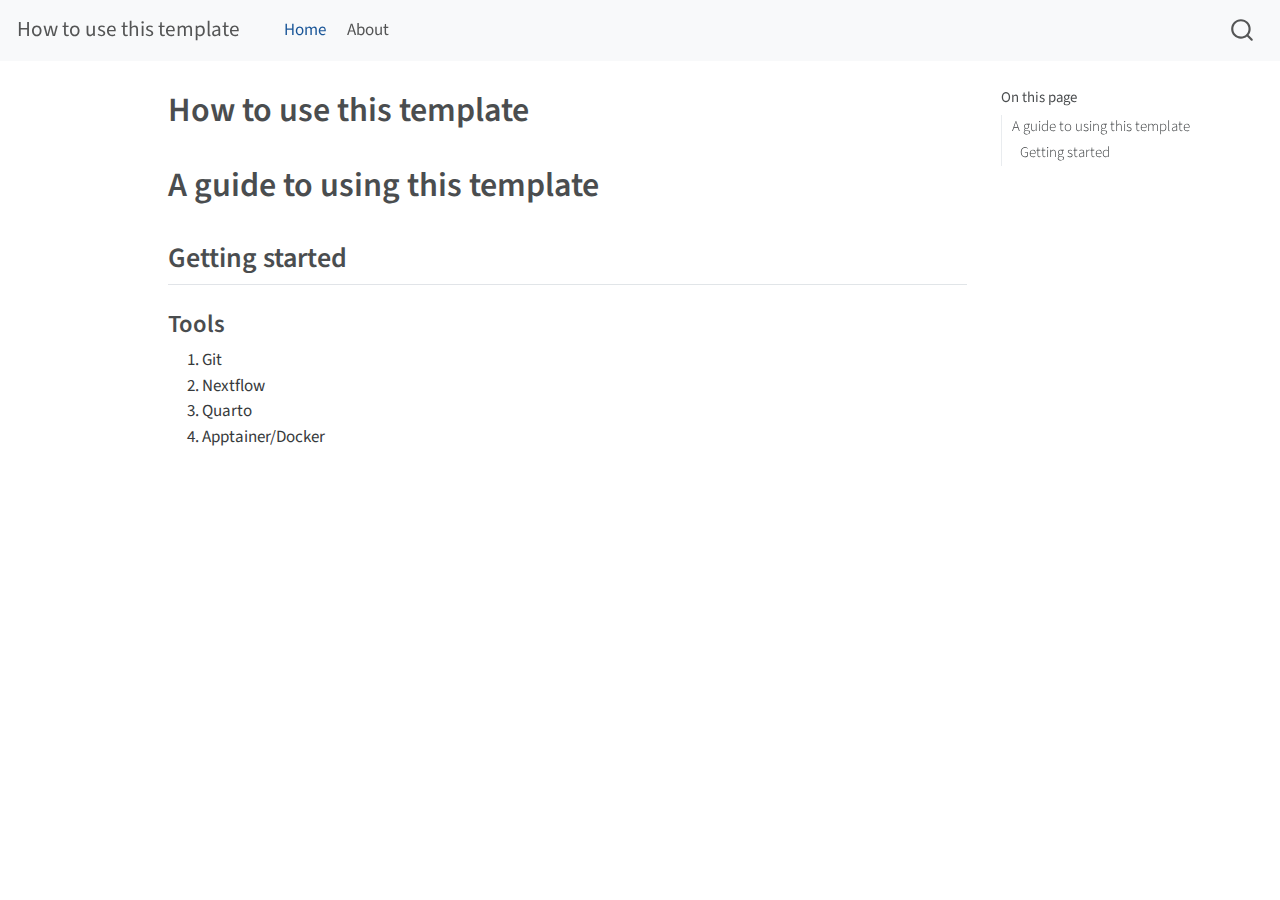
==== index.html @ eec2aa78 "Built site for gh-pages" ====
<!DOCTYPE html>
<html xmlns="http://www.w3.org/1999/xhtml" lang="en" xml:lang="en"><head>

<meta charset="utf-8">
<meta name="generator" content="quarto-1.3.450">

<meta name="viewport" content="width=device-width, initial-scale=1.0, user-scalable=yes">


<title>How to use this template</title>
<style>
code{white-space: pre-wrap;}
span.smallcaps{font-variant: small-caps;}
div.columns{display: flex; gap: min(4vw, 1.5em);}
div.column{flex: auto; overflow-x: auto;}
div.hanging-indent{margin-left: 1.5em; text-indent: -1.5em;}
ul.task-list{list-style: none;}
ul.task-list li input[type="checkbox"] {
  width: 0.8em;
  margin: 0 0.8em 0.2em -1em; /* quarto-specific, see https://github.com/quarto-dev/quarto-cli/issues/4556 */ 
  vertical-align: middle;
}
</style>


<script src="site_libs/quarto-nav/quarto-nav.js"></script>
<script src="site_libs/quarto-nav/headroom.min.js"></script>
<script src="site_libs/clipboard/clipboard.min.js"></script>
<script src="site_libs/quarto-search/autocomplete.umd.js"></script>
<script src="site_libs/quarto-search/fuse.min.js"></script>
<script src="site_libs/quarto-search/quarto-search.js"></script>
<meta name="quarto:offset" content="./">
<script src="site_libs/quarto-html/quarto.js"></script>
<script src="site_libs/quarto-html/popper.min.js"></script>
<script src="site_libs/quarto-html/tippy.umd.min.js"></script>
<script src="site_libs/quarto-html/anchor.min.js"></script>
<link href="site_libs/quarto-html/tippy.css" rel="stylesheet">
<link href="site_libs/quarto-html/quarto-syntax-highlighting.css" rel="stylesheet" id="quarto-text-highlighting-styles">
<script src="site_libs/bootstrap/bootstrap.min.js"></script>
<link href="site_libs/bootstrap/bootstrap-icons.css" rel="stylesheet">
<link href="site_libs/bootstrap/bootstrap.min.css" rel="stylesheet" id="quarto-bootstrap" data-mode="light">
<script id="quarto-search-options" type="application/json">{
  "location": "navbar",
  "copy-button": false,
  "collapse-after": 3,
  "panel-placement": "end",
  "type": "overlay",
  "limit": 20,
  "language": {
    "search-no-results-text": "No results",
    "search-matching-documents-text": "matching documents",
    "search-copy-link-title": "Copy link to search",
    "search-hide-matches-text": "Hide additional matches",
    "search-more-match-text": "more match in this document",
    "search-more-matches-text": "more matches in this document",
    "search-clear-button-title": "Clear",
    "search-detached-cancel-button-title": "Cancel",
    "search-submit-button-title": "Submit",
    "search-label": "Search"
  }
}</script>


<link rel="stylesheet" href="styles.css">
</head>

<body class="nav-fixed">

<div id="quarto-search-results"></div>
  <header id="quarto-header" class="headroom fixed-top">
    <nav class="navbar navbar-expand-lg navbar-dark ">
      <div class="navbar-container container-fluid">
      <div class="navbar-brand-container">
    <a class="navbar-brand" href="./index.html">
    <span class="navbar-title">How to use this template</span>
    </a>
  </div>
            <div id="quarto-search" class="" title="Search"></div>
          <button class="navbar-toggler" type="button" data-bs-toggle="collapse" data-bs-target="#navbarCollapse" aria-controls="navbarCollapse" aria-expanded="false" aria-label="Toggle navigation" onclick="if (window.quartoToggleHeadroom) { window.quartoToggleHeadroom(); }">
  <span class="navbar-toggler-icon"></span>
</button>
          <div class="collapse navbar-collapse" id="navbarCollapse">
            <ul class="navbar-nav navbar-nav-scroll me-auto">
  <li class="nav-item">
    <a class="nav-link active" href="./index.html" rel="" target="" aria-current="page">
 <span class="menu-text">Home</span></a>
  </li>  
  <li class="nav-item">
    <a class="nav-link" href="./about.html" rel="" target="">
 <span class="menu-text">About</span></a>
  </li>  
</ul>
            <div class="quarto-navbar-tools ms-auto">
</div>
          </div> <!-- /navcollapse -->
      </div> <!-- /container-fluid -->
    </nav>
</header>
<!-- content -->
<div id="quarto-content" class="quarto-container page-columns page-rows-contents page-layout-article page-navbar">
<!-- sidebar -->
<!-- margin-sidebar -->
    <div id="quarto-margin-sidebar" class="sidebar margin-sidebar">
        <nav id="TOC" role="doc-toc" class="toc-active">
    <h2 id="toc-title">On this page</h2>
   
  <ul>
  <li><a href="#a-guide-to-using-this-template" id="toc-a-guide-to-using-this-template" class="nav-link active" data-scroll-target="#a-guide-to-using-this-template">A guide to using this template</a>
  <ul class="collapse">
  <li><a href="#getting-started" id="toc-getting-started" class="nav-link" data-scroll-target="#getting-started">Getting started</a>
  <ul class="collapse">
  <li><a href="#tools" id="toc-tools" class="nav-link" data-scroll-target="#tools">Tools</a></li>
  </ul></li>
  </ul></li>
  </ul>
</nav>
    </div>
<!-- main -->
<main class="content" id="quarto-document-content">

<header id="title-block-header" class="quarto-title-block default">
<div class="quarto-title">
<h1 class="title">How to use this template</h1>
</div>



<div class="quarto-title-meta">

    
  
    
  </div>
  

</header>

<section id="a-guide-to-using-this-template" class="level1">
<h1>A guide to using this template</h1>
<section id="getting-started" class="level2">
<h2 class="anchored" data-anchor-id="getting-started">Getting started</h2>
<section id="tools" class="level3">
<h3 class="anchored" data-anchor-id="tools">Tools</h3>
<ol type="1">
<li>Git</li>
<li>Nextflow</li>
<li>Quarto</li>
<li>Apptainer/Docker</li>
</ol>


</section>
</section>
</section>

</main> <!-- /main -->
<script id="quarto-html-after-body" type="application/javascript">
window.document.addEventListener("DOMContentLoaded", function (event) {
  const toggleBodyColorMode = (bsSheetEl) => {
    const mode = bsSheetEl.getAttribute("data-mode");
    const bodyEl = window.document.querySelector("body");
    if (mode === "dark") {
      bodyEl.classList.add("quarto-dark");
      bodyEl.classList.remove("quarto-light");
    } else {
      bodyEl.classList.add("quarto-light");
      bodyEl.classList.remove("quarto-dark");
    }
  }
  const toggleBodyColorPrimary = () => {
    const bsSheetEl = window.document.querySelector("link#quarto-bootstrap");
    if (bsSheetEl) {
      toggleBodyColorMode(bsSheetEl);
    }
  }
  toggleBodyColorPrimary();  
  const icon = "";
  const anchorJS = new window.AnchorJS();
  anchorJS.options = {
    placement: 'right',
    icon: icon
  };
  anchorJS.add('.anchored');
  const isCodeAnnotation = (el) => {
    for (const clz of el.classList) {
      if (clz.startsWith('code-annotation-')) {                     
        return true;
      }
    }
    return false;
  }
  const clipboard = new window.ClipboardJS('.code-copy-button', {
    text: function(trigger) {
      const codeEl = trigger.previousElementSibling.cloneNode(true);
      for (const childEl of codeEl.children) {
        if (isCodeAnnotation(childEl)) {
          childEl.remove();
        }
      }
      return codeEl.innerText;
    }
  });
  clipboard.on('success', function(e) {
    // button target
    const button = e.trigger;
    // don't keep focus
    button.blur();
    // flash "checked"
    button.classList.add('code-copy-button-checked');
    var currentTitle = button.getAttribute("title");
    button.setAttribute("title", "Copied!");
    let tooltip;
    if (window.bootstrap) {
      button.setAttribute("data-bs-toggle", "tooltip");
      button.setAttribute("data-bs-placement", "left");
      button.setAttribute("data-bs-title", "Copied!");
      tooltip = new bootstrap.Tooltip(button, 
        { trigger: "manual", 
          customClass: "code-copy-button-tooltip",
          offset: [0, -8]});
      tooltip.show();    
    }
    setTimeout(function() {
      if (tooltip) {
        tooltip.hide();
        button.removeAttribute("data-bs-title");
        button.removeAttribute("data-bs-toggle");
        button.removeAttribute("data-bs-placement");
      }
      button.setAttribute("title", currentTitle);
      button.classList.remove('code-copy-button-checked');
    }, 1000);
    // clear code selection
    e.clearSelection();
  });
  function tippyHover(el, contentFn) {
    const config = {
      allowHTML: true,
      content: contentFn,
      maxWidth: 500,
      delay: 100,
      arrow: false,
      appendTo: function(el) {
          return el.parentElement;
      },
      interactive: true,
      interactiveBorder: 10,
      theme: 'quarto',
      placement: 'bottom-start'
    };
    window.tippy(el, config); 
  }
  const noterefs = window.document.querySelectorAll('a[role="doc-noteref"]');
  for (var i=0; i<noterefs.length; i++) {
    const ref = noterefs[i];
    tippyHover(ref, function() {
      // use id or data attribute instead here
      let href = ref.getAttribute('data-footnote-href') || ref.getAttribute('href');
      try { href = new URL(href).hash; } catch {}
      const id = href.replace(/^#\/?/, "");
      const note = window.document.getElementById(id);
      return note.innerHTML;
    });
  }
      let selectedAnnoteEl;
      const selectorForAnnotation = ( cell, annotation) => {
        let cellAttr = 'data-code-cell="' + cell + '"';
        let lineAttr = 'data-code-annotation="' +  annotation + '"';
        const selector = 'span[' + cellAttr + '][' + lineAttr + ']';
        return selector;
      }
      const selectCodeLines = (annoteEl) => {
        const doc = window.document;
        const targetCell = annoteEl.getAttribute("data-target-cell");
        const targetAnnotation = annoteEl.getAttribute("data-target-annotation");
        const annoteSpan = window.document.querySelector(selectorForAnnotation(targetCell, targetAnnotation));
        const lines = annoteSpan.getAttribute("data-code-lines").split(",");
        const lineIds = lines.map((line) => {
          return targetCell + "-" + line;
        })
        let top = null;
        let height = null;
        let parent = null;
        if (lineIds.length > 0) {
            //compute the position of the single el (top and bottom and make a div)
            const el = window.document.getElementById(lineIds[0]);
            top = el.offsetTop;
            height = el.offsetHeight;
            parent = el.parentElement.parentElement;
          if (lineIds.length > 1) {
            const lastEl = window.document.getElementById(lineIds[lineIds.length - 1]);
            const bottom = lastEl.offsetTop + lastEl.offsetHeight;
            height = bottom - top;
          }
          if (top !== null && height !== null && parent !== null) {
            // cook up a div (if necessary) and position it 
            let div = window.document.getElementById("code-annotation-line-highlight");
            if (div === null) {
              div = window.document.createElement("div");
              div.setAttribute("id", "code-annotation-line-highlight");
              div.style.position = 'absolute';
              parent.appendChild(div);
            }
            div.style.top = top - 2 + "px";
            div.style.height = height + 4 + "px";
            let gutterDiv = window.document.getElementById("code-annotation-line-highlight-gutter");
            if (gutterDiv === null) {
              gutterDiv = window.document.createElement("div");
              gutterDiv.setAttribute("id", "code-annotation-line-highlight-gutter");
              gutterDiv.style.position = 'absolute';
              const codeCell = window.document.getElementById(targetCell);
              const gutter = codeCell.querySelector('.code-annotation-gutter');
              gutter.appendChild(gutterDiv);
            }
            gutterDiv.style.top = top - 2 + "px";
            gutterDiv.style.height = height + 4 + "px";
          }
          selectedAnnoteEl = annoteEl;
        }
      };
      const unselectCodeLines = () => {
        const elementsIds = ["code-annotation-line-highlight", "code-annotation-line-highlight-gutter"];
        elementsIds.forEach((elId) => {
          const div = window.document.getElementById(elId);
          if (div) {
            div.remove();
          }
        });
        selectedAnnoteEl = undefined;
      };
      // Attach click handler to the DT
      const annoteDls = window.document.querySelectorAll('dt[data-target-cell]');
      for (const annoteDlNode of annoteDls) {
        annoteDlNode.addEventListener('click', (event) => {
          const clickedEl = event.target;
          if (clickedEl !== selectedAnnoteEl) {
            unselectCodeLines();
            const activeEl = window.document.querySelector('dt[data-target-cell].code-annotation-active');
            if (activeEl) {
              activeEl.classList.remove('code-annotation-active');
            }
            selectCodeLines(clickedEl);
            clickedEl.classList.add('code-annotation-active');
          } else {
            // Unselect the line
            unselectCodeLines();
            clickedEl.classList.remove('code-annotation-active');
          }
        });
      }
  const findCites = (el) => {
    const parentEl = el.parentElement;
    if (parentEl) {
      const cites = parentEl.dataset.cites;
      if (cites) {
        return {
          el,
          cites: cites.split(' ')
        };
      } else {
        return findCites(el.parentElement)
      }
    } else {
      return undefined;
    }
  };
  var bibliorefs = window.document.querySelectorAll('a[role="doc-biblioref"]');
  for (var i=0; i<bibliorefs.length; i++) {
    const ref = bibliorefs[i];
    const citeInfo = findCites(ref);
    if (citeInfo) {
      tippyHover(citeInfo.el, function() {
        var popup = window.document.createElement('div');
        citeInfo.cites.forEach(function(cite) {
          var citeDiv = window.document.createElement('div');
          citeDiv.classList.add('hanging-indent');
          citeDiv.classList.add('csl-entry');
          var biblioDiv = window.document.getElementById('ref-' + cite);
          if (biblioDiv) {
            citeDiv.innerHTML = biblioDiv.innerHTML;
          }
          popup.appendChild(citeDiv);
        });
        return popup.innerHTML;
      });
    }
  }
});
</script>
</div> <!-- /content -->



</body></html>
---- site_libs/quarto-html/tippy.css ----
.tippy-box[data-animation=fade][data-state=hidden]{opacity:0}[data-tippy-root]{max-width:calc(100vw - 10px)}.tippy-box{position:relative;background-color:#333;color:#fff;border-radius:4px;font-size:14px;line-height:1.4;white-space:normal;outline:0;transition-property:transform,visibility,opacity}.tippy-box[data-placement^=top]>.tippy-arrow{bottom:0}.tippy-box[data-placement^=top]>.tippy-arrow:before{bottom:-7px;left:0;border-width:8px 8px 0;border-top-color:initial;transform-origin:center top}.tippy-box[data-placement^=bottom]>.tippy-arrow{top:0}.tippy-box[data-placement^=bottom]>.tippy-arrow:before{top:-7px;left:0;border-width:0 8px 8px;border-bottom-color:initial;transform-origin:center bottom}.tippy-box[data-placement^=left]>.tippy-arrow{right:0}.tippy-box[data-placement^=left]>.tippy-arrow:before{border-width:8px 0 8px 8px;border-left-color:initial;right:-7px;transform-origin:center left}.tippy-box[data-placement^=right]>.tippy-arrow{left:0}.tippy-box[data-placement^=right]>.tippy-arrow:before{left:-7px;border-width:8px 8px 8px 0;border-right-color:initial;transform-origin:center right}.tippy-box[data-inertia][data-state=visible]{transition-timing-function:cubic-bezier(.54,1.5,.38,1.11)}.tippy-arrow{width:16px;height:16px;color:#333}.tippy-arrow:before{content:"";position:absolute;border-color:transparent;border-style:solid}.tippy-content{position:relative;padding:5px 9px;z-index:1}
---- site_libs/quarto-html/quarto-syntax-highlighting.css ----
/* quarto syntax highlight colors */
:root {
  --quarto-hl-ot-color: #003B4F;
  --quarto-hl-at-color: #657422;
  --quarto-hl-ss-color: #20794D;
  --quarto-hl-an-color: #5E5E5E;
  --quarto-hl-fu-color: #4758AB;
  --quarto-hl-st-color: #20794D;
  --quarto-hl-cf-color: #003B4F;
  --quarto-hl-op-color: #5E5E5E;
  --quarto-hl-er-color: #AD0000;
  --quarto-hl-bn-color: #AD0000;
  --quarto-hl-al-color: #AD0000;
  --quarto-hl-va-color: #111111;
  --quarto-hl-bu-color: inherit;
  --quarto-hl-ex-color: inherit;
  --quarto-hl-pp-color: #AD0000;
  --quarto-hl-in-color: #5E5E5E;
  --quarto-hl-vs-color: #20794D;
  --quarto-hl-wa-color: #5E5E5E;
  --quarto-hl-do-color: #5E5E5E;
  --quarto-hl-im-color: #00769E;
  --quarto-hl-ch-color: #20794D;
  --quarto-hl-dt-color: #AD0000;
  --quarto-hl-fl-color: #AD0000;
  --quarto-hl-co-color: #5E5E5E;
  --quarto-hl-cv-color: #5E5E5E;
  --quarto-hl-cn-color: #8f5902;
  --quarto-hl-sc-color: #5E5E5E;
  --quarto-hl-dv-color: #AD0000;
  --quarto-hl-kw-color: #003B4F;
}

/* other quarto variables */
:root {
  --quarto-font-monospace: SFMono-Regular, Menlo, Monaco, Consolas, "Liberation Mono", "Courier New", monospace;
}

pre > code.sourceCode > span {
  color: #003B4F;
}

code span {
  color: #003B4F;
}

code.sourceCode > span {
  color: #003B4F;
}

div.sourceCode,
div.sourceCode pre.sourceCode {
  color: #003B4F;
}

code span.ot {
  color: #003B4F;
  font-style: inherit;
}

code span.at {
  color: #657422;
  font-style: inherit;
}

code span.ss {
  color: #20794D;
  font-style: inherit;
}

code span.an {
  color: #5E5E5E;
  font-style: inherit;
}

code span.fu {
  color: #4758AB;
  font-style: inherit;
}

code span.st {
  color: #20794D;
  font-style: inherit;
}

code span.cf {
  color: #003B4F;
  font-style: inherit;
}

code span.op {
  color: #5E5E5E;
  font-style: inherit;
}

code span.er {
  color: #AD0000;
  font-style: inherit;
}

code span.bn {
  color: #AD0000;
  font-style: inherit;
}

code span.al {
  color: #AD0000;
  font-style: inherit;
}

code span.va {
  color: #111111;
  font-style: inherit;
}

code span.bu {
  font-style: inherit;
}

code span.ex {
  font-style: inherit;
}

code span.pp {
  color: #AD0000;
  font-style: inherit;
}

code span.in {
  color: #5E5E5E;
  font-style: inherit;
}

code span.vs {
  color: #20794D;
  font-style: inherit;
}

code span.wa {
  color: #5E5E5E;
  font-style: italic;
}

code span.do {
  color: #5E5E5E;
  font-style: italic;
}

code span.im {
  color: #00769E;
  font-style: inherit;
}

code span.ch {
  color: #20794D;
  font-style: inherit;
}

code span.dt {
  color: #AD0000;
  font-style: inherit;
}

code span.fl {
  color: #AD0000;
  font-style: inherit;
}

code span.co {
  color: #5E5E5E;
  font-style: inherit;
}

code span.cv {
  color: #5E5E5E;
  font-style: italic;
}

code span.cn {
  color: #8f5902;
  font-style: inherit;
}

code span.sc {
  color: #5E5E5E;
  font-style: inherit;
}

code span.dv {
  color: #AD0000;
  font-style: inherit;
}

code span.kw {
  color: #003B4F;
  font-style: inherit;
}

.prevent-inlining {
  content: "</";
}

/*# sourceMappingURL=debc5d5d77c3f9108843748ff7464032.css.map */
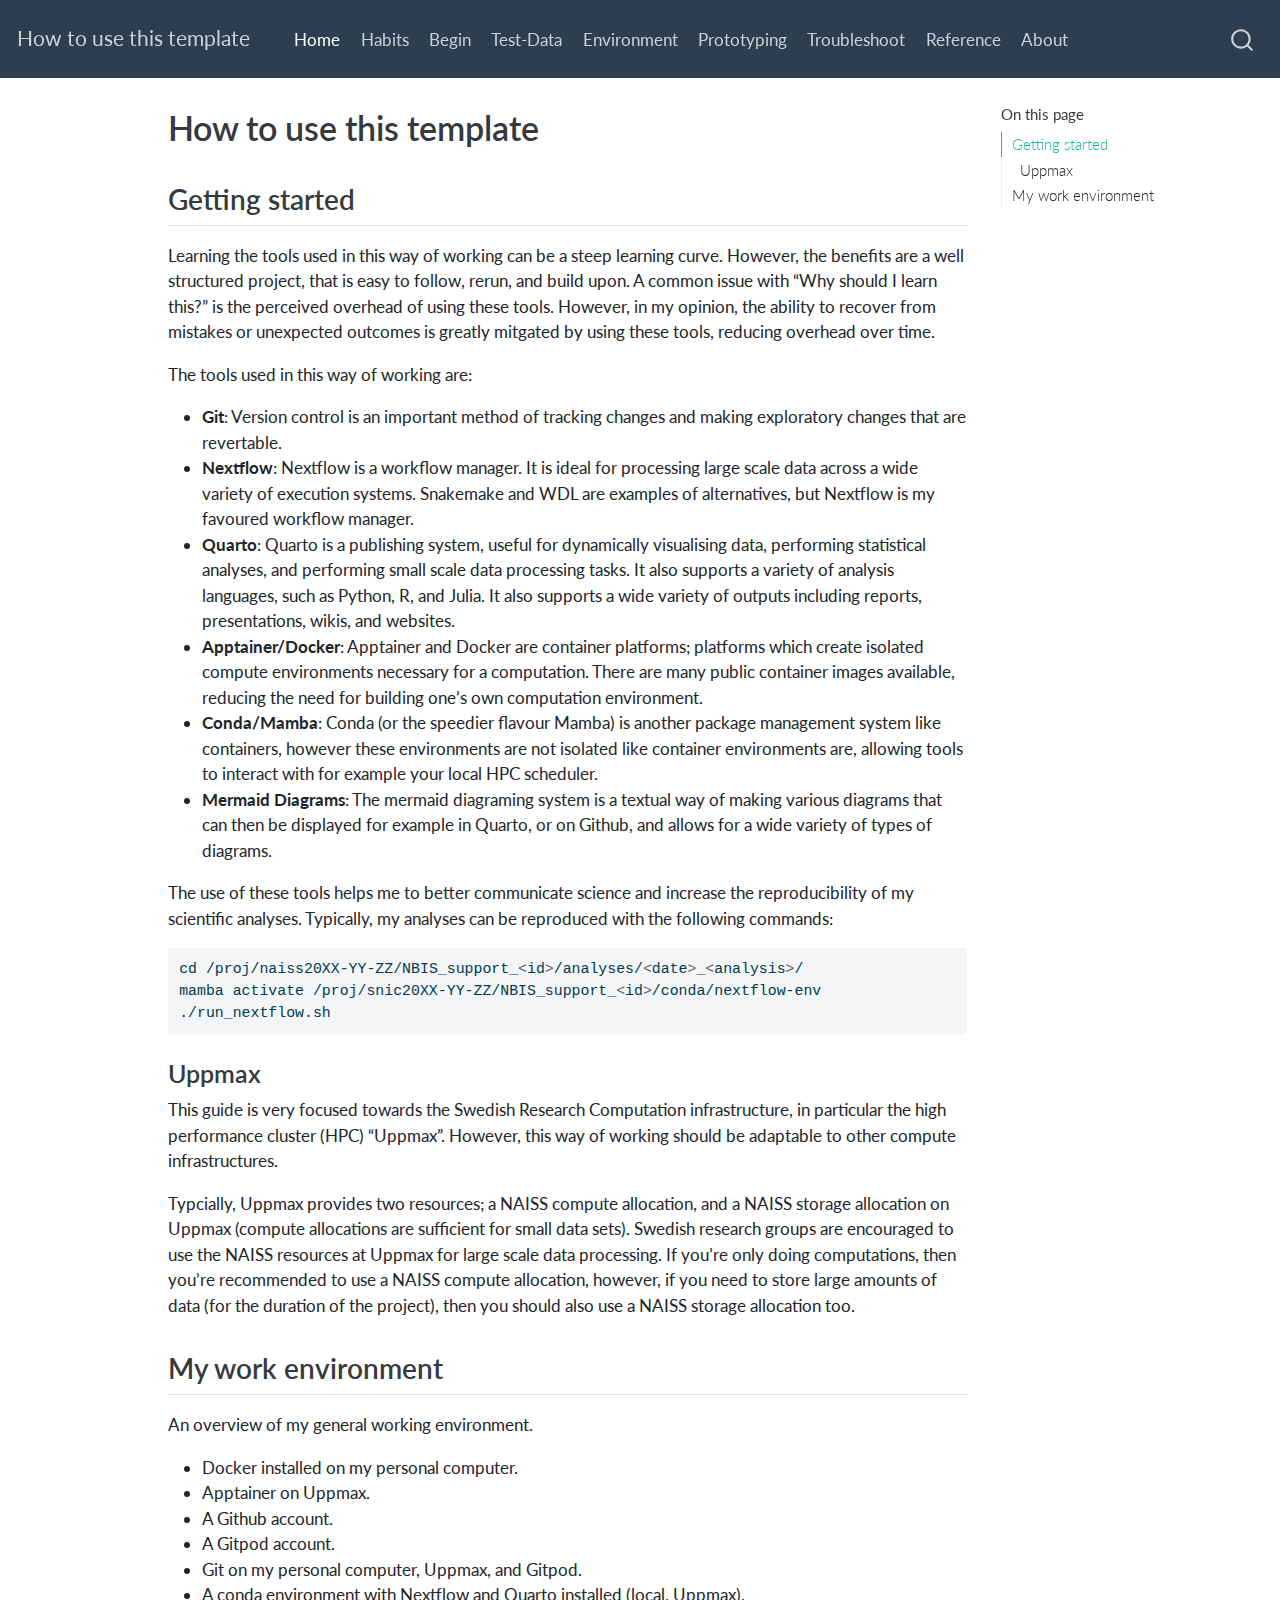
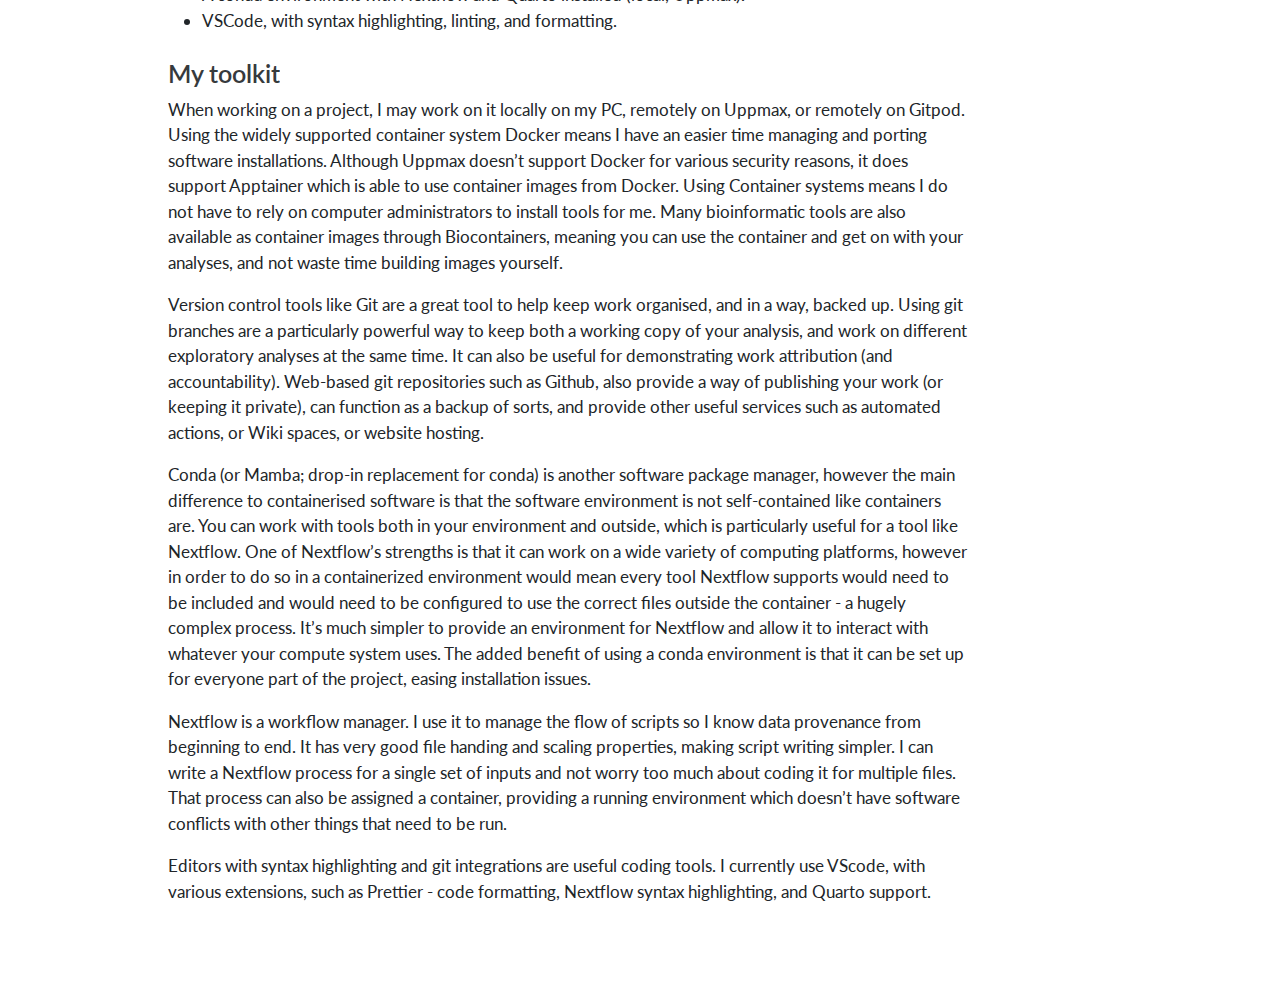
==== commit 182ae56f: "Built site for gh-pages" ====
--- a/index.html
+++ b/index.html
@@ -19,6 +19,40 @@
   width: 0.8em;
   margin: 0 0.8em 0.2em -1em; /* quarto-specific, see https://github.com/quarto-dev/quarto-cli/issues/4556 */ 
   vertical-align: middle;
+}
+/* CSS for syntax highlighting */
+pre > code.sourceCode { white-space: pre; position: relative; }
+pre > code.sourceCode > span { display: inline-block; line-height: 1.25; }
+pre > code.sourceCode > span:empty { height: 1.2em; }
+.sourceCode { overflow: visible; }
+code.sourceCode > span { color: inherit; text-decoration: inherit; }
+div.sourceCode { margin: 1em 0; }
+pre.sourceCode { margin: 0; }
+@media screen {
+div.sourceCode { overflow: auto; }
+}
+@media print {
+pre > code.sourceCode { white-space: pre-wrap; }
+pre > code.sourceCode > span { text-indent: -5em; padding-left: 5em; }
+}
+pre.numberSource code
+  { counter-reset: source-line 0; }
+pre.numberSource code > span
+  { position: relative; left: -4em; counter-increment: source-line; }
+pre.numberSource code > span > a:first-child::before
+  { content: counter(source-line);
+    position: relative; left: -1em; text-align: right; vertical-align: baseline;
+    border: none; display: inline-block;
+    -webkit-touch-callout: none; -webkit-user-select: none;
+    -khtml-user-select: none; -moz-user-select: none;
+    -ms-user-select: none; user-select: none;
+    padding: 0 4px; width: 4em;
+  }
+pre.numberSource { margin-left: 3em;  padding-left: 4px; }
+div.sourceCode
+  {   }
+@media screen {
+pre > code.sourceCode > span > a:first-child::before { text-decoration: underline; }
 }
 </style>
 
@@ -86,6 +120,34 @@
  <span class="menu-text">Home</span></a>
   </li>  
   <li class="nav-item">
+    <a class="nav-link" href="./working_habits.html" rel="" target="">
+ <span class="menu-text">Habits</span></a>
+  </li>  
+  <li class="nav-item">
+    <a class="nav-link" href="./starting_steps.html" rel="" target="">
+ <span class="menu-text">Begin</span></a>
+  </li>  
+  <li class="nav-item">
+    <a class="nav-link" href="./test_dataset.html" rel="" target="">
+ <span class="menu-text">Test-Data</span></a>
+  </li>  
+  <li class="nav-item">
+    <a class="nav-link" href="./computation_environment.html" rel="" target="">
+ <span class="menu-text">Environment</span></a>
+  </li>  
+  <li class="nav-item">
+    <a class="nav-link" href="./prototyping.html" rel="" target="">
+ <span class="menu-text">Prototyping</span></a>
+  </li>  
+  <li class="nav-item">
+    <a class="nav-link" href="./troubleshooting.html" rel="" target="">
+ <span class="menu-text">Troubleshoot</span></a>
+  </li>  
+  <li class="nav-item">
+    <a class="nav-link" href="./references.html" rel="" target="">
+ <span class="menu-text">Reference</span></a>
+  </li>  
+  <li class="nav-item">
     <a class="nav-link" href="./about.html" rel="" target="">
  <span class="menu-text">About</span></a>
   </li>  
@@ -105,12 +167,13 @@
     <h2 id="toc-title">On this page</h2>
    
   <ul>
-  <li><a href="#a-guide-to-using-this-template" id="toc-a-guide-to-using-this-template" class="nav-link active" data-scroll-target="#a-guide-to-using-this-template">A guide to using this template</a>
+  <li><a href="#getting-started" id="toc-getting-started" class="nav-link active" data-scroll-target="#getting-started">Getting started</a>
   <ul class="collapse">
-  <li><a href="#getting-started" id="toc-getting-started" class="nav-link" data-scroll-target="#getting-started">Getting started</a>
+  <li><a href="#uppmax" id="toc-uppmax" class="nav-link" data-scroll-target="#uppmax">Uppmax</a></li>
+  </ul></li>
+  <li><a href="#my-work-environment" id="toc-my-work-environment" class="nav-link" data-scroll-target="#my-work-environment">My work environment</a>
   <ul class="collapse">
-  <li><a href="#tools" id="toc-tools" class="nav-link" data-scroll-target="#tools">Tools</a></li>
-  </ul></li>
+  <li><a href="#my-toolkit" id="toc-my-toolkit" class="nav-link" data-scroll-target="#my-toolkit">My toolkit</a></li>
   </ul></li>
   </ul>
 </nav>
@@ -135,21 +198,49 @@
 
 </header>
 
-<section id="a-guide-to-using-this-template" class="level1">
-<h1>A guide to using this template</h1>
 <section id="getting-started" class="level2">
 <h2 class="anchored" data-anchor-id="getting-started">Getting started</h2>
-<section id="tools" class="level3">
-<h3 class="anchored" data-anchor-id="tools">Tools</h3>
-<ol type="1">
-<li>Git</li>
-<li>Nextflow</li>
-<li>Quarto</li>
-<li>Apptainer/Docker</li>
-</ol>
-
-
+<p>Learning the tools used in this way of working can be a steep learning curve. However, the benefits are a well structured project, that is easy to follow, rerun, and build upon. A common issue with “Why should I learn this?” is the perceived overhead of using these tools. However, in my opinion, the ability to recover from mistakes or unexpected outcomes is greatly mitgated by using these tools, reducing overhead over time.</p>
+<p>The tools used in this way of working are:</p>
+<ul>
+<li><strong>Git</strong>: Version control is an important method of tracking changes and making exploratory changes that are revertable.</li>
+<li><strong>Nextflow</strong>: Nextflow is a workflow manager. It is ideal for processing large scale data across a wide variety of execution systems. Snakemake and WDL are examples of alternatives, but Nextflow is my favoured workflow manager.</li>
+<li><strong>Quarto</strong>: Quarto is a publishing system, useful for dynamically visualising data, performing statistical analyses, and performing small scale data processing tasks. It also supports a variety of analysis languages, such as Python, R, and Julia. It also supports a wide variety of outputs including reports, presentations, wikis, and websites.</li>
+<li><strong>Apptainer/Docker</strong>: Apptainer and Docker are container platforms; platforms which create isolated compute environments necessary for a computation. There are many public container images available, reducing the need for building one’s own computation environment.</li>
+<li><strong>Conda/Mamba</strong>: Conda (or the speedier flavour Mamba) is another package management system like containers, however these environments are not isolated like container environments are, allowing tools to interact with for example your local HPC scheduler.</li>
+<li><strong>Mermaid Diagrams</strong>: The mermaid diagraming system is a textual way of making various diagrams that can then be displayed for example in Quarto, or on Github, and allows for a wide variety of types of diagrams.</li>
+</ul>
+<p>The use of these tools helps me to better communicate science and increase the reproducibility of my scientific analyses. Typically, my analyses can be reproduced with the following commands:</p>
+<div class="sourceCode" id="cb1"><pre class="sourceCode bash code-with-copy"><code class="sourceCode bash"><span id="cb1-1"><a href="#cb1-1" aria-hidden="true" tabindex="-1"></a><span class="bu">cd</span> /proj/naiss20XX-YY-ZZ/NBIS_support_<span class="op">&lt;</span>id<span class="op">&gt;</span>/analyses/<span class="op">&lt;</span>date<span class="op">&gt;</span>_<span class="op">&lt;</span>analysis<span class="op">&gt;</span>/</span>
+<span id="cb1-2"><a href="#cb1-2" aria-hidden="true" tabindex="-1"></a><span class="ex">mamba</span> activate /proj/snic20XX-YY-ZZ/NBIS_support_<span class="op">&lt;</span>id<span class="op">&gt;</span>/conda/nextflow-env</span>
+<span id="cb1-3"><a href="#cb1-3" aria-hidden="true" tabindex="-1"></a><span class="ex">./run_nextflow.sh</span></span></code><button title="Copy to Clipboard" class="code-copy-button"><i class="bi"></i></button></pre></div>
+<section id="uppmax" class="level3">
+<h3 class="anchored" data-anchor-id="uppmax">Uppmax</h3>
+<p>This guide is very focused towards the Swedish Research Computation infrastructure, in particular the high performance cluster (HPC) “Uppmax”. However, this way of working should be adaptable to other compute infrastructures.</p>
+<p>Typcially, Uppmax provides two resources; a NAISS compute allocation, and a NAISS storage allocation on Uppmax (compute allocations are sufficient for small data sets). Swedish research groups are encouraged to use the NAISS resources at Uppmax for large scale data processing. If you’re only doing computations, then you’re recommended to use a NAISS compute allocation, however, if you need to store large amounts of data (for the duration of the project), then you should also use a NAISS storage allocation too.</p>
 </section>
+</section>
+<section id="my-work-environment" class="level2">
+<h2 class="anchored" data-anchor-id="my-work-environment">My work environment</h2>
+<p>An overview of my general working environment.</p>
+<ul>
+<li>Docker installed on my personal computer.</li>
+<li>Apptainer on Uppmax.</li>
+<li>A Github account.</li>
+<li>A Gitpod account.</li>
+<li>Git on my personal computer, Uppmax, and Gitpod.</li>
+<li>A conda environment with Nextflow and Quarto installed (local, Uppmax).</li>
+<li>VSCode, with syntax highlighting, linting, and formatting.</li>
+</ul>
+<section id="my-toolkit" class="level3">
+<h3 class="anchored" data-anchor-id="my-toolkit">My toolkit</h3>
+<p>When working on a project, I may work on it locally on my PC, remotely on Uppmax, or remotely on Gitpod. Using the widely supported container system Docker means I have an easier time managing and porting software installations. Although Uppmax doesn’t support Docker for various security reasons, it does support Apptainer which is able to use container images from Docker. Using Container systems means I do not have to rely on computer administrators to install tools for me. Many bioinformatic tools are also available as container images through Biocontainers, meaning you can use the container and get on with your analyses, and not waste time building images yourself.</p>
+<p>Version control tools like Git are a great tool to help keep work organised, and in a way, backed up. Using git branches are a particularly powerful way to keep both a working copy of your analysis, and work on different exploratory analyses at the same time. It can also be useful for demonstrating work attribution (and accountability). Web-based git repositories such as Github, also provide a way of publishing your work (or keeping it private), can function as a backup of sorts, and provide other useful services such as automated actions, or Wiki spaces, or website hosting.</p>
+<p>Conda (or Mamba; drop-in replacement for conda) is another software package manager, however the main difference to containerised software is that the software environment is not self-contained like containers are. You can work with tools both in your environment and outside, which is particularly useful for a tool like Nextflow. One of Nextflow’s strengths is that it can work on a wide variety of computing platforms, however in order to do so in a containerized environment would mean every tool Nextflow supports would need to be included and would need to be configured to use the correct files outside the container - a hugely complex process. It’s much simpler to provide an environment for Nextflow and allow it to interact with whatever your compute system uses. The added benefit of using a conda environment is that it can be set up for everyone part of the project, easing installation issues.</p>
+<p>Nextflow is a workflow manager. I use it to manage the flow of scripts so I know data provenance from beginning to end. It has very good file handing and scaling properties, making script writing simpler. I can write a Nextflow process for a single set of inputs and not worry too much about coding it for multiple files. That process can also be assigned a container, providing a running environment which doesn’t have software conflicts with other things that need to be run.</p>
+<p>Editors with syntax highlighting and git integrations are useful coding tools. I currently use VScode, with various extensions, such as Prettier - code formatting, Nextflow syntax highlighting, and Quarto support.</p>
+
+
 </section>
 </section>
 
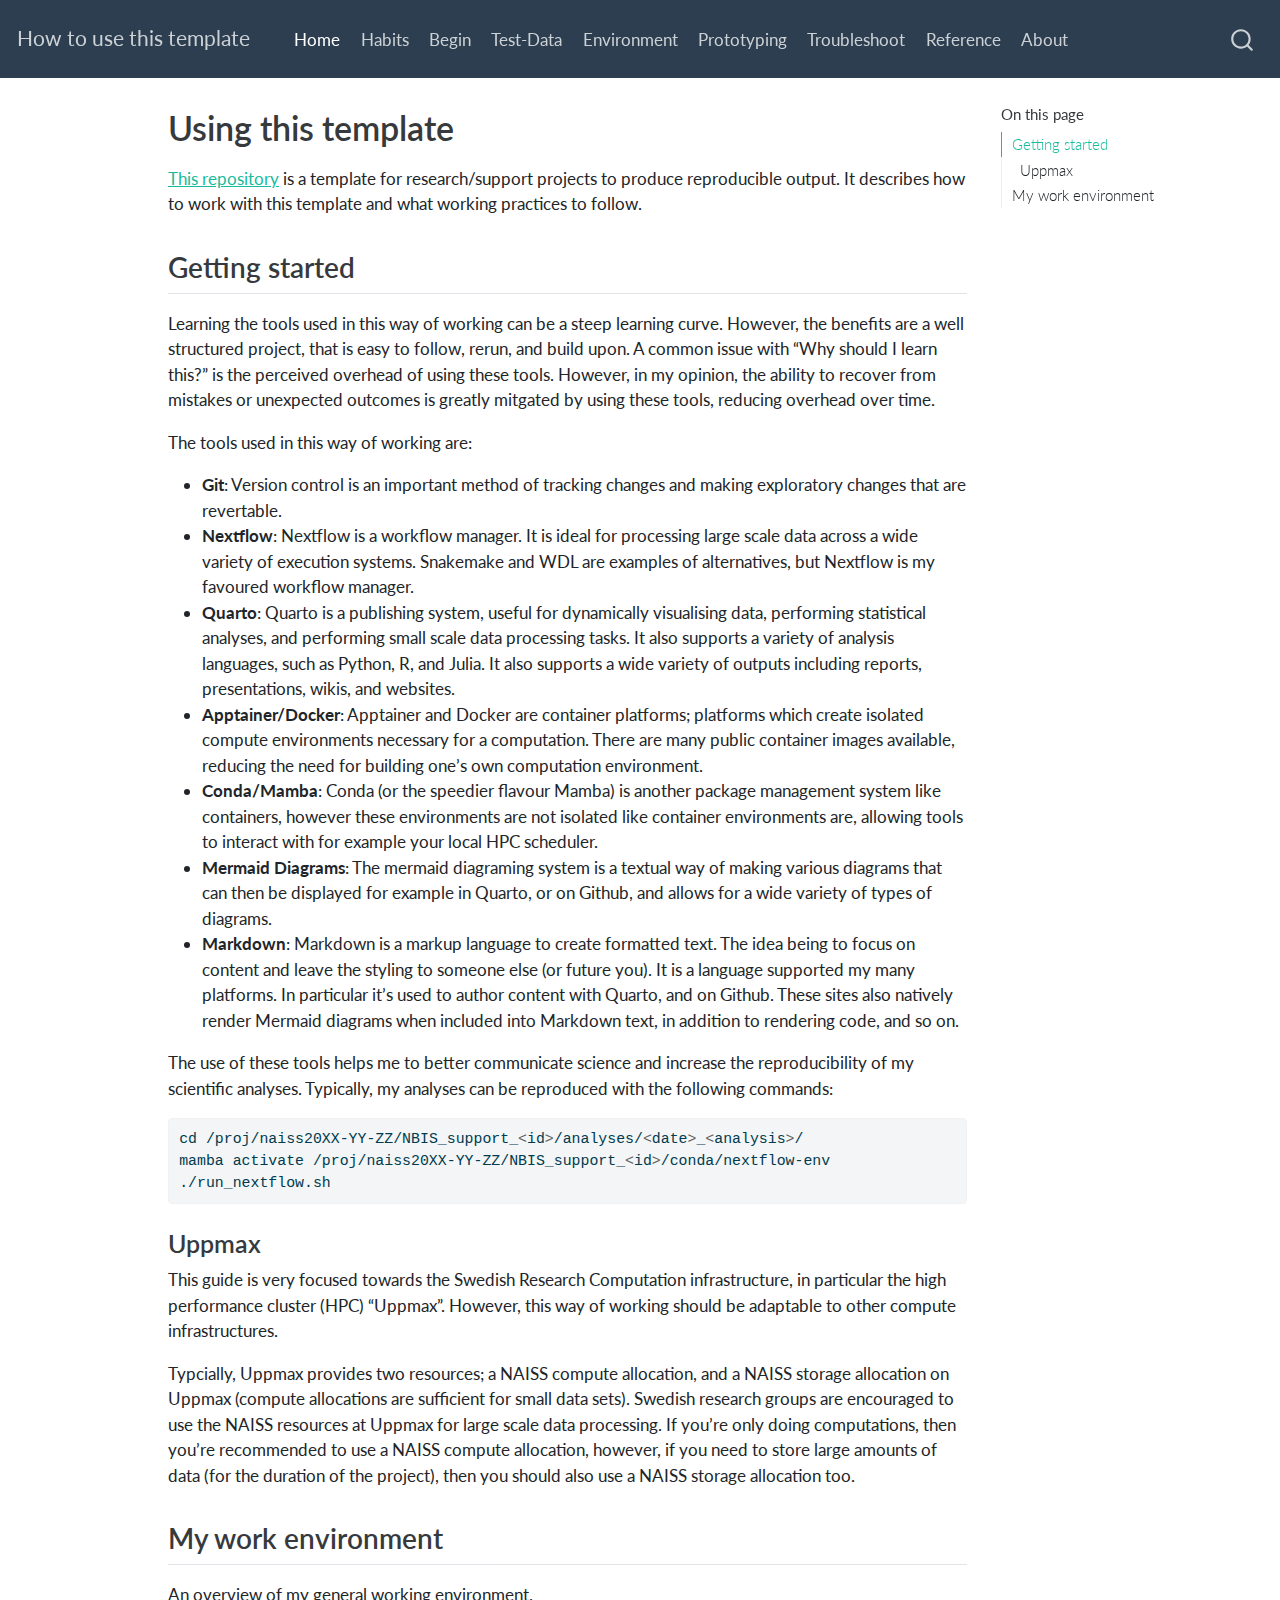
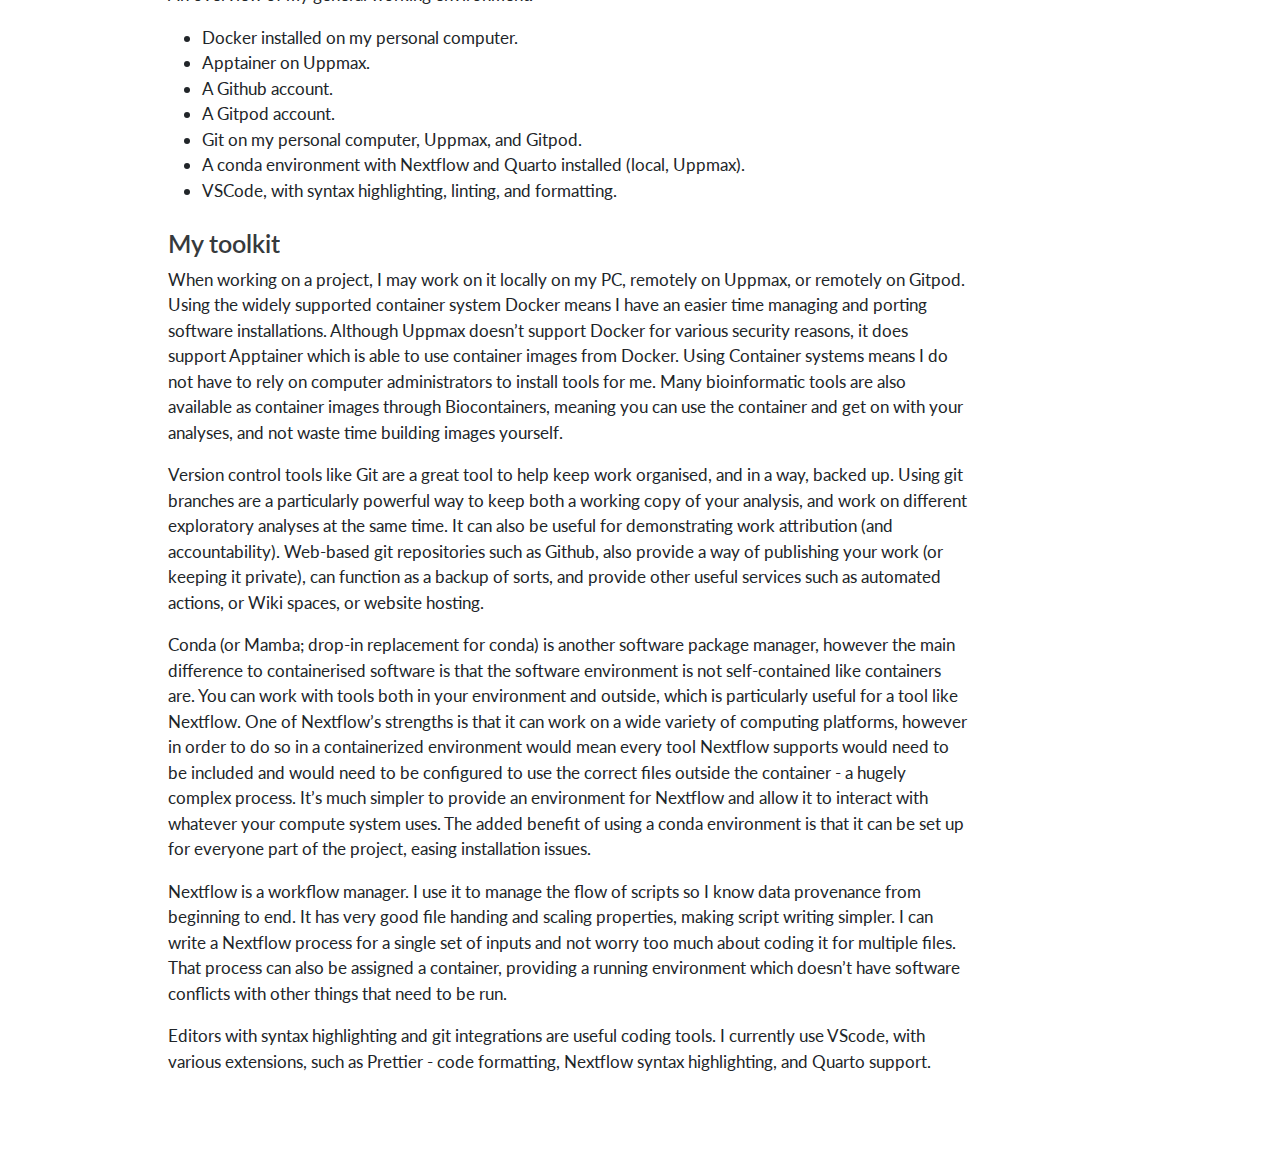
==== commit b70ca12a: "Built site for gh-pages" ====
--- a/index.html
+++ b/index.html
@@ -7,7 +7,7 @@
 <meta name="viewport" content="width=device-width, initial-scale=1.0, user-scalable=yes">
 
 
-<title>How to use this template</title>
+<title>How to use this template - Using this template</title>
 <style>
 code{white-space: pre-wrap;}
 span.smallcaps{font-variant: small-caps;}
@@ -183,7 +183,7 @@
 
 <header id="title-block-header" class="quarto-title-block default">
 <div class="quarto-title">
-<h1 class="title">How to use this template</h1>
+<h1 class="title">Using this template</h1>
 </div>
 
 
@@ -198,6 +198,7 @@
 
 </header>
 
+<p><a href="https://github.com/mahesh-panchal/NBIS_project_template">This repository</a> is a template for research/support projects to produce reproducible output. It describes how to work with this template and what working practices to follow.</p>
 <section id="getting-started" class="level2">
 <h2 class="anchored" data-anchor-id="getting-started">Getting started</h2>
 <p>Learning the tools used in this way of working can be a steep learning curve. However, the benefits are a well structured project, that is easy to follow, rerun, and build upon. A common issue with “Why should I learn this?” is the perceived overhead of using these tools. However, in my opinion, the ability to recover from mistakes or unexpected outcomes is greatly mitgated by using these tools, reducing overhead over time.</p>
@@ -209,10 +210,11 @@
 <li><strong>Apptainer/Docker</strong>: Apptainer and Docker are container platforms; platforms which create isolated compute environments necessary for a computation. There are many public container images available, reducing the need for building one’s own computation environment.</li>
 <li><strong>Conda/Mamba</strong>: Conda (or the speedier flavour Mamba) is another package management system like containers, however these environments are not isolated like container environments are, allowing tools to interact with for example your local HPC scheduler.</li>
 <li><strong>Mermaid Diagrams</strong>: The mermaid diagraming system is a textual way of making various diagrams that can then be displayed for example in Quarto, or on Github, and allows for a wide variety of types of diagrams.</li>
+<li><strong>Markdown</strong>: Markdown is a markup language to create formatted text. The idea being to focus on content and leave the styling to someone else (or future you). It is a language supported my many platforms. In particular it’s used to author content with Quarto, and on Github. These sites also natively render Mermaid diagrams when included into Markdown text, in addition to rendering code, and so on.</li>
 </ul>
 <p>The use of these tools helps me to better communicate science and increase the reproducibility of my scientific analyses. Typically, my analyses can be reproduced with the following commands:</p>
 <div class="sourceCode" id="cb1"><pre class="sourceCode bash code-with-copy"><code class="sourceCode bash"><span id="cb1-1"><a href="#cb1-1" aria-hidden="true" tabindex="-1"></a><span class="bu">cd</span> /proj/naiss20XX-YY-ZZ/NBIS_support_<span class="op">&lt;</span>id<span class="op">&gt;</span>/analyses/<span class="op">&lt;</span>date<span class="op">&gt;</span>_<span class="op">&lt;</span>analysis<span class="op">&gt;</span>/</span>
-<span id="cb1-2"><a href="#cb1-2" aria-hidden="true" tabindex="-1"></a><span class="ex">mamba</span> activate /proj/snic20XX-YY-ZZ/NBIS_support_<span class="op">&lt;</span>id<span class="op">&gt;</span>/conda/nextflow-env</span>
+<span id="cb1-2"><a href="#cb1-2" aria-hidden="true" tabindex="-1"></a><span class="ex">mamba</span> activate /proj/naiss20XX-YY-ZZ/NBIS_support_<span class="op">&lt;</span>id<span class="op">&gt;</span>/conda/nextflow-env</span>
 <span id="cb1-3"><a href="#cb1-3" aria-hidden="true" tabindex="-1"></a><span class="ex">./run_nextflow.sh</span></span></code><button title="Copy to Clipboard" class="code-copy-button"><i class="bi"></i></button></pre></div>
 <section id="uppmax" class="level3">
 <h3 class="anchored" data-anchor-id="uppmax">Uppmax</h3>
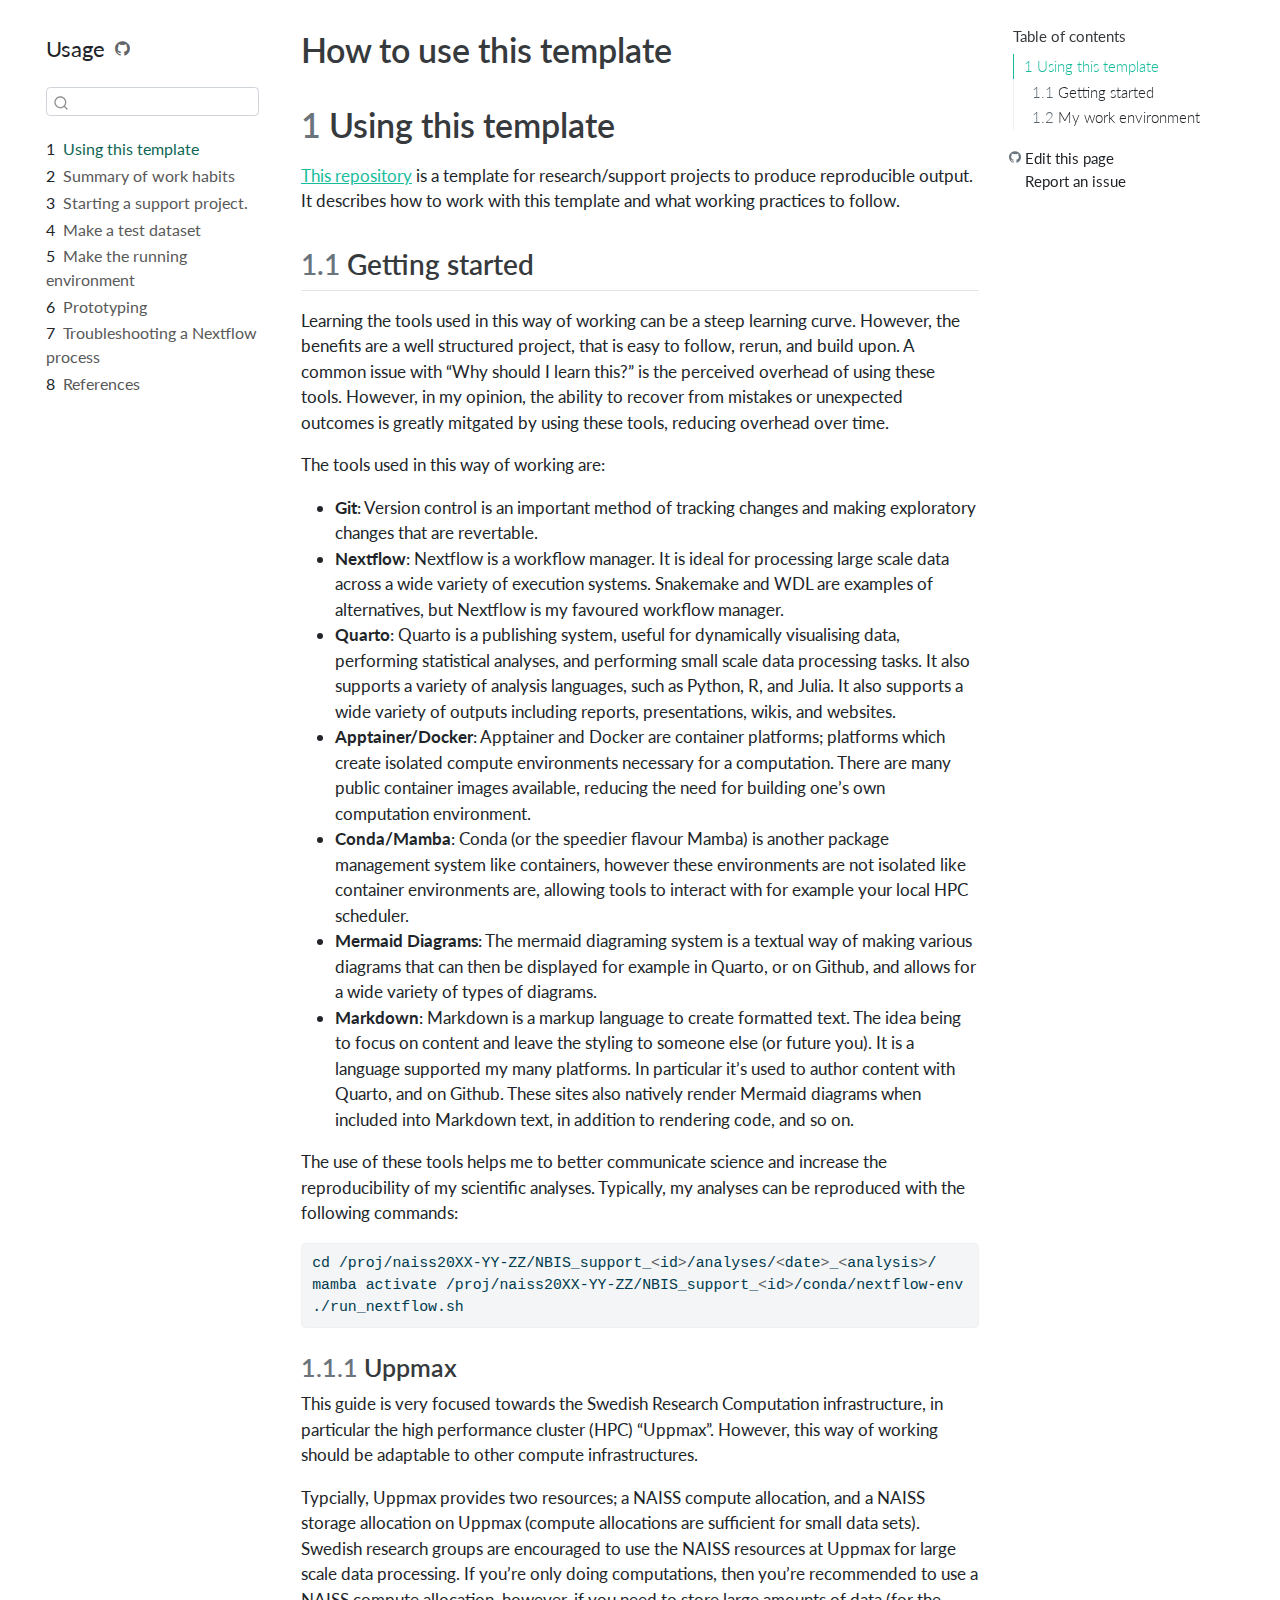
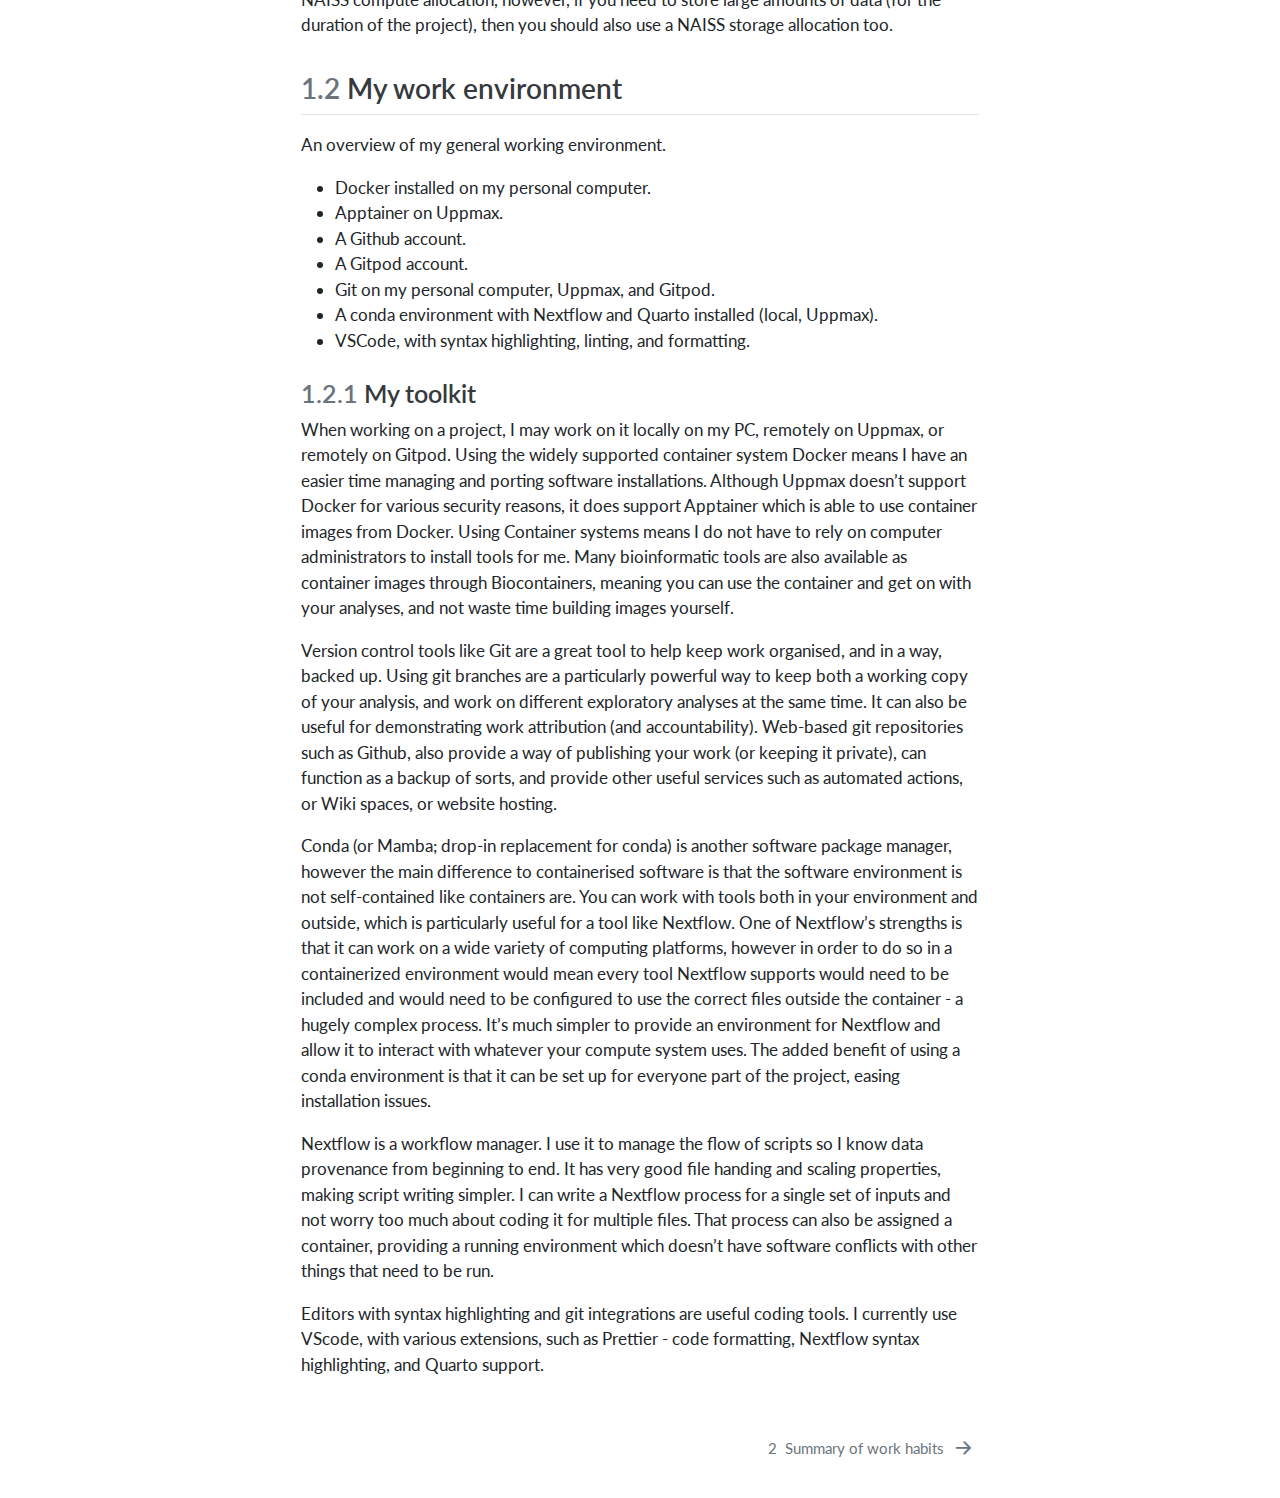
==== commit 7408d4ea: "Built site for gh-pages" ====
--- a/index.html
+++ b/index.html
@@ -7,7 +7,7 @@
 <meta name="viewport" content="width=device-width, initial-scale=1.0, user-scalable=yes">
 
 
-<title>How to use this template - Using this template</title>
+<title>How to use this template</title>
 <style>
 code{white-space: pre-wrap;}
 span.smallcaps{font-variant: small-caps;}
@@ -64,6 +64,7 @@
 <script src="site_libs/quarto-search/fuse.min.js"></script>
 <script src="site_libs/quarto-search/quarto-search.js"></script>
 <meta name="quarto:offset" content="./">
+<link href="./working_habits.html" rel="next">
 <script src="site_libs/quarto-html/quarto.js"></script>
 <script src="site_libs/quarto-html/popper.min.js"></script>
 <script src="site_libs/quarto-html/tippy.umd.min.js"></script>
@@ -74,11 +75,11 @@
 <link href="site_libs/bootstrap/bootstrap-icons.css" rel="stylesheet">
 <link href="site_libs/bootstrap/bootstrap.min.css" rel="stylesheet" id="quarto-bootstrap" data-mode="light">
 <script id="quarto-search-options" type="application/json">{
-  "location": "navbar",
+  "location": "sidebar",
   "copy-button": false,
   "collapse-after": 3,
-  "panel-placement": "end",
-  "type": "overlay",
+  "panel-placement": "start",
+  "type": "textbox",
   "limit": 20,
   "language": {
     "search-no-results-text": "No results",
@@ -98,92 +99,121 @@
 <link rel="stylesheet" href="styles.css">
 </head>
 
-<body class="nav-fixed">
+<body class="nav-sidebar floating">
 
 <div id="quarto-search-results"></div>
   <header id="quarto-header" class="headroom fixed-top">
-    <nav class="navbar navbar-expand-lg navbar-dark ">
-      <div class="navbar-container container-fluid">
-      <div class="navbar-brand-container">
-    <a class="navbar-brand" href="./index.html">
-    <span class="navbar-title">How to use this template</span>
-    </a>
-  </div>
-            <div id="quarto-search" class="" title="Search"></div>
-          <button class="navbar-toggler" type="button" data-bs-toggle="collapse" data-bs-target="#navbarCollapse" aria-controls="navbarCollapse" aria-expanded="false" aria-label="Toggle navigation" onclick="if (window.quartoToggleHeadroom) { window.quartoToggleHeadroom(); }">
-  <span class="navbar-toggler-icon"></span>
-</button>
-          <div class="collapse navbar-collapse" id="navbarCollapse">
-            <ul class="navbar-nav navbar-nav-scroll me-auto">
-  <li class="nav-item">
-    <a class="nav-link active" href="./index.html" rel="" target="" aria-current="page">
- <span class="menu-text">Home</span></a>
-  </li>  
-  <li class="nav-item">
-    <a class="nav-link" href="./working_habits.html" rel="" target="">
- <span class="menu-text">Habits</span></a>
-  </li>  
-  <li class="nav-item">
-    <a class="nav-link" href="./starting_steps.html" rel="" target="">
- <span class="menu-text">Begin</span></a>
-  </li>  
-  <li class="nav-item">
-    <a class="nav-link" href="./test_dataset.html" rel="" target="">
- <span class="menu-text">Test-Data</span></a>
-  </li>  
-  <li class="nav-item">
-    <a class="nav-link" href="./computation_environment.html" rel="" target="">
- <span class="menu-text">Environment</span></a>
-  </li>  
-  <li class="nav-item">
-    <a class="nav-link" href="./prototyping.html" rel="" target="">
- <span class="menu-text">Prototyping</span></a>
-  </li>  
-  <li class="nav-item">
-    <a class="nav-link" href="./troubleshooting.html" rel="" target="">
- <span class="menu-text">Troubleshoot</span></a>
-  </li>  
-  <li class="nav-item">
-    <a class="nav-link" href="./references.html" rel="" target="">
- <span class="menu-text">Reference</span></a>
-  </li>  
-  <li class="nav-item">
-    <a class="nav-link" href="./about.html" rel="" target="">
- <span class="menu-text">About</span></a>
-  </li>  
-</ul>
-            <div class="quarto-navbar-tools ms-auto">
-</div>
-          </div> <!-- /navcollapse -->
-      </div> <!-- /container-fluid -->
-    </nav>
+  <nav class="quarto-secondary-nav">
+    <div class="container-fluid d-flex">
+      <button type="button" class="quarto-btn-toggle btn" data-bs-toggle="collapse" data-bs-target="#quarto-sidebar,#quarto-sidebar-glass" aria-controls="quarto-sidebar" aria-expanded="false" aria-label="Toggle sidebar navigation" onclick="if (window.quartoToggleHeadroom) { window.quartoToggleHeadroom(); }">
+        <i class="bi bi-layout-text-sidebar-reverse"></i>
+      </button>
+      <nav class="quarto-page-breadcrumbs" aria-label="breadcrumb"><ol class="breadcrumb"><li class="breadcrumb-item"><a href="./index.html"><span class="chapter-number">1</span>&nbsp; <span class="chapter-title">Using this template</span></a></li></ol></nav>
+      <a class="flex-grow-1" role="button" data-bs-toggle="collapse" data-bs-target="#quarto-sidebar,#quarto-sidebar-glass" aria-controls="quarto-sidebar" aria-expanded="false" aria-label="Toggle sidebar navigation" onclick="if (window.quartoToggleHeadroom) { window.quartoToggleHeadroom(); }">      
+      </a>
+      <button type="button" class="btn quarto-search-button" aria-label="" onclick="window.quartoOpenSearch();">
+        <i class="bi bi-search"></i>
+      </button>
+    </div>
+  </nav>
 </header>
 <!-- content -->
-<div id="quarto-content" class="quarto-container page-columns page-rows-contents page-layout-article page-navbar">
+<div id="quarto-content" class="quarto-container page-columns page-rows-contents page-layout-article">
 <!-- sidebar -->
+  <nav id="quarto-sidebar" class="sidebar collapse collapse-horizontal sidebar-navigation floating overflow-auto">
+    <div class="pt-lg-2 mt-2 text-left sidebar-header">
+    <div class="sidebar-title mb-0 py-0">
+      <a href="./">Usage</a> 
+        <div class="sidebar-tools-main">
+    <a href="https://github.com/mahesh-panchal/NBIS_project_template/tree/main/docs/how-to/" rel="" title="Source Code" class="quarto-navigation-tool px-1" aria-label="Source Code"><i class="bi bi-github"></i></a>
+</div>
+    </div>
+      </div>
+        <div class="mt-2 flex-shrink-0 align-items-center">
+        <div class="sidebar-search">
+        <div id="quarto-search" class="" title="Search"></div>
+        </div>
+        </div>
+    <div class="sidebar-menu-container"> 
+    <ul class="list-unstyled mt-1">
+        <li class="sidebar-item">
+  <div class="sidebar-item-container"> 
+  <a href="./index.html" class="sidebar-item-text sidebar-link active">
+ <span class="menu-text"><span class="chapter-number">1</span>&nbsp; <span class="chapter-title">Using this template</span></span></a>
+  </div>
+</li>
+        <li class="sidebar-item">
+  <div class="sidebar-item-container"> 
+  <a href="./working_habits.html" class="sidebar-item-text sidebar-link">
+ <span class="menu-text"><span class="chapter-number">2</span>&nbsp; <span class="chapter-title">Summary of work habits</span></span></a>
+  </div>
+</li>
+        <li class="sidebar-item">
+  <div class="sidebar-item-container"> 
+  <a href="./starting_steps.html" class="sidebar-item-text sidebar-link">
+ <span class="menu-text"><span class="chapter-number">3</span>&nbsp; <span class="chapter-title">Starting a support project.</span></span></a>
+  </div>
+</li>
+        <li class="sidebar-item">
+  <div class="sidebar-item-container"> 
+  <a href="./test_dataset.html" class="sidebar-item-text sidebar-link">
+ <span class="menu-text"><span class="chapter-number">4</span>&nbsp; <span class="chapter-title">Make a test dataset</span></span></a>
+  </div>
+</li>
+        <li class="sidebar-item">
+  <div class="sidebar-item-container"> 
+  <a href="./computation_environment.html" class="sidebar-item-text sidebar-link">
+ <span class="menu-text"><span class="chapter-number">5</span>&nbsp; <span class="chapter-title">Make the running environment</span></span></a>
+  </div>
+</li>
+        <li class="sidebar-item">
+  <div class="sidebar-item-container"> 
+  <a href="./prototyping.html" class="sidebar-item-text sidebar-link">
+ <span class="menu-text"><span class="chapter-number">6</span>&nbsp; <span class="chapter-title">Prototyping</span></span></a>
+  </div>
+</li>
+        <li class="sidebar-item">
+  <div class="sidebar-item-container"> 
+  <a href="./troubleshooting.html" class="sidebar-item-text sidebar-link">
+ <span class="menu-text"><span class="chapter-number">7</span>&nbsp; <span class="chapter-title">Troubleshooting a Nextflow process</span></span></a>
+  </div>
+</li>
+        <li class="sidebar-item">
+  <div class="sidebar-item-container"> 
+  <a href="./references.html" class="sidebar-item-text sidebar-link">
+ <span class="menu-text"><span class="chapter-number">8</span>&nbsp; <span class="chapter-title">References</span></span></a>
+  </div>
+</li>
+    </ul>
+    </div>
+</nav>
+<div id="quarto-sidebar-glass" data-bs-toggle="collapse" data-bs-target="#quarto-sidebar,#quarto-sidebar-glass"></div>
 <!-- margin-sidebar -->
     <div id="quarto-margin-sidebar" class="sidebar margin-sidebar">
         <nav id="TOC" role="doc-toc" class="toc-active">
-    <h2 id="toc-title">On this page</h2>
+    <h2 id="toc-title">Table of contents</h2>
    
   <ul>
-  <li><a href="#getting-started" id="toc-getting-started" class="nav-link active" data-scroll-target="#getting-started">Getting started</a>
+  <li><a href="#using-this-template" id="toc-using-this-template" class="nav-link active" data-scroll-target="#using-this-template"><span class="header-section-number">1</span> Using this template</a>
   <ul class="collapse">
-  <li><a href="#uppmax" id="toc-uppmax" class="nav-link" data-scroll-target="#uppmax">Uppmax</a></li>
+  <li><a href="#getting-started" id="toc-getting-started" class="nav-link" data-scroll-target="#getting-started"><span class="header-section-number">1.1</span> Getting started</a>
+  <ul class="collapse">
+  <li><a href="#uppmax" id="toc-uppmax" class="nav-link" data-scroll-target="#uppmax"><span class="header-section-number">1.1.1</span> Uppmax</a></li>
   </ul></li>
-  <li><a href="#my-work-environment" id="toc-my-work-environment" class="nav-link" data-scroll-target="#my-work-environment">My work environment</a>
+  <li><a href="#my-work-environment" id="toc-my-work-environment" class="nav-link" data-scroll-target="#my-work-environment"><span class="header-section-number">1.2</span> My work environment</a>
   <ul class="collapse">
-  <li><a href="#my-toolkit" id="toc-my-toolkit" class="nav-link" data-scroll-target="#my-toolkit">My toolkit</a></li>
+  <li><a href="#my-toolkit" id="toc-my-toolkit" class="nav-link" data-scroll-target="#my-toolkit"><span class="header-section-number">1.2.1</span> My toolkit</a></li>
+  </ul></li>
   </ul></li>
   </ul>
-</nav>
+<div class="toc-actions"><div><i class="bi bi-github"></i></div><div class="action-links"><p><a href="https://github.com/mahesh-panchal/NBIS_project_template/edit/main/docs/how-to/index.qmd" class="toc-action">Edit this page</a></p><p><a href="https://github.com/mahesh-panchal/NBIS_project_template/issues/new" class="toc-action">Report an issue</a></p></div></div></nav>
     </div>
 <!-- main -->
 <main class="content" id="quarto-document-content">
 
 <header id="title-block-header" class="quarto-title-block default">
 <div class="quarto-title">
-<h1 class="title">Using this template</h1>
+<h1 class="title">How to use this template</h1>
 </div>
 
 
@@ -198,9 +228,11 @@
 
 </header>
 
+<section id="using-this-template" class="level1" data-number="1">
+<h1 data-number="1"><span class="header-section-number">1</span> Using this template</h1>
 <p><a href="https://github.com/mahesh-panchal/NBIS_project_template">This repository</a> is a template for research/support projects to produce reproducible output. It describes how to work with this template and what working practices to follow.</p>
-<section id="getting-started" class="level2">
-<h2 class="anchored" data-anchor-id="getting-started">Getting started</h2>
+<section id="getting-started" class="level2" data-number="1.1">
+<h2 data-number="1.1" class="anchored" data-anchor-id="getting-started"><span class="header-section-number">1.1</span> Getting started</h2>
 <p>Learning the tools used in this way of working can be a steep learning curve. However, the benefits are a well structured project, that is easy to follow, rerun, and build upon. A common issue with “Why should I learn this?” is the perceived overhead of using these tools. However, in my opinion, the ability to recover from mistakes or unexpected outcomes is greatly mitgated by using these tools, reducing overhead over time.</p>
 <p>The tools used in this way of working are:</p>
 <ul>
@@ -216,14 +248,14 @@
 <div class="sourceCode" id="cb1"><pre class="sourceCode bash code-with-copy"><code class="sourceCode bash"><span id="cb1-1"><a href="#cb1-1" aria-hidden="true" tabindex="-1"></a><span class="bu">cd</span> /proj/naiss20XX-YY-ZZ/NBIS_support_<span class="op">&lt;</span>id<span class="op">&gt;</span>/analyses/<span class="op">&lt;</span>date<span class="op">&gt;</span>_<span class="op">&lt;</span>analysis<span class="op">&gt;</span>/</span>
 <span id="cb1-2"><a href="#cb1-2" aria-hidden="true" tabindex="-1"></a><span class="ex">mamba</span> activate /proj/naiss20XX-YY-ZZ/NBIS_support_<span class="op">&lt;</span>id<span class="op">&gt;</span>/conda/nextflow-env</span>
 <span id="cb1-3"><a href="#cb1-3" aria-hidden="true" tabindex="-1"></a><span class="ex">./run_nextflow.sh</span></span></code><button title="Copy to Clipboard" class="code-copy-button"><i class="bi"></i></button></pre></div>
-<section id="uppmax" class="level3">
-<h3 class="anchored" data-anchor-id="uppmax">Uppmax</h3>
+<section id="uppmax" class="level3" data-number="1.1.1">
+<h3 data-number="1.1.1" class="anchored" data-anchor-id="uppmax"><span class="header-section-number">1.1.1</span> Uppmax</h3>
 <p>This guide is very focused towards the Swedish Research Computation infrastructure, in particular the high performance cluster (HPC) “Uppmax”. However, this way of working should be adaptable to other compute infrastructures.</p>
 <p>Typcially, Uppmax provides two resources; a NAISS compute allocation, and a NAISS storage allocation on Uppmax (compute allocations are sufficient for small data sets). Swedish research groups are encouraged to use the NAISS resources at Uppmax for large scale data processing. If you’re only doing computations, then you’re recommended to use a NAISS compute allocation, however, if you need to store large amounts of data (for the duration of the project), then you should also use a NAISS storage allocation too.</p>
 </section>
 </section>
-<section id="my-work-environment" class="level2">
-<h2 class="anchored" data-anchor-id="my-work-environment">My work environment</h2>
+<section id="my-work-environment" class="level2" data-number="1.2">
+<h2 data-number="1.2" class="anchored" data-anchor-id="my-work-environment"><span class="header-section-number">1.2</span> My work environment</h2>
 <p>An overview of my general working environment.</p>
 <ul>
 <li>Docker installed on my personal computer.</li>
@@ -234,8 +266,8 @@
 <li>A conda environment with Nextflow and Quarto installed (local, Uppmax).</li>
 <li>VSCode, with syntax highlighting, linting, and formatting.</li>
 </ul>
-<section id="my-toolkit" class="level3">
-<h3 class="anchored" data-anchor-id="my-toolkit">My toolkit</h3>
+<section id="my-toolkit" class="level3" data-number="1.2.1">
+<h3 data-number="1.2.1" class="anchored" data-anchor-id="my-toolkit"><span class="header-section-number">1.2.1</span> My toolkit</h3>
 <p>When working on a project, I may work on it locally on my PC, remotely on Uppmax, or remotely on Gitpod. Using the widely supported container system Docker means I have an easier time managing and porting software installations. Although Uppmax doesn’t support Docker for various security reasons, it does support Apptainer which is able to use container images from Docker. Using Container systems means I do not have to rely on computer administrators to install tools for me. Many bioinformatic tools are also available as container images through Biocontainers, meaning you can use the container and get on with your analyses, and not waste time building images yourself.</p>
 <p>Version control tools like Git are a great tool to help keep work organised, and in a way, backed up. Using git branches are a particularly powerful way to keep both a working copy of your analysis, and work on different exploratory analyses at the same time. It can also be useful for demonstrating work attribution (and accountability). Web-based git repositories such as Github, also provide a way of publishing your work (or keeping it private), can function as a backup of sorts, and provide other useful services such as automated actions, or Wiki spaces, or website hosting.</p>
 <p>Conda (or Mamba; drop-in replacement for conda) is another software package manager, however the main difference to containerised software is that the software environment is not self-contained like containers are. You can work with tools both in your environment and outside, which is particularly useful for a tool like Nextflow. One of Nextflow’s strengths is that it can work on a wide variety of computing platforms, however in order to do so in a containerized environment would mean every tool Nextflow supports would need to be included and would need to be configured to use the correct files outside the container - a hugely complex process. It’s much simpler to provide an environment for Nextflow and allow it to interact with whatever your compute system uses. The added benefit of using a conda environment is that it can be set up for everyone part of the project, easing installation issues.</p>
@@ -243,6 +275,7 @@
 <p>Editors with syntax highlighting and git integrations are useful coding tools. I currently use VScode, with various extensions, such as Prettier - code formatting, Nextflow syntax highlighting, and Quarto support.</p>
 
 
+</section>
 </section>
 </section>
 
@@ -480,6 +513,15 @@
   }
 });
 </script>
+<nav class="page-navigation">
+  <div class="nav-page nav-page-previous">
+  </div>
+  <div class="nav-page nav-page-next">
+      <a href="./working_habits.html" class="pagination-link">
+        <span class="nav-page-text"><span class="chapter-number">2</span>&nbsp; <span class="chapter-title">Summary of work habits</span></span> <i class="bi bi-arrow-right-short"></i>
+      </a>
+  </div>
+</nav>
 </div> <!-- /content -->
 
 
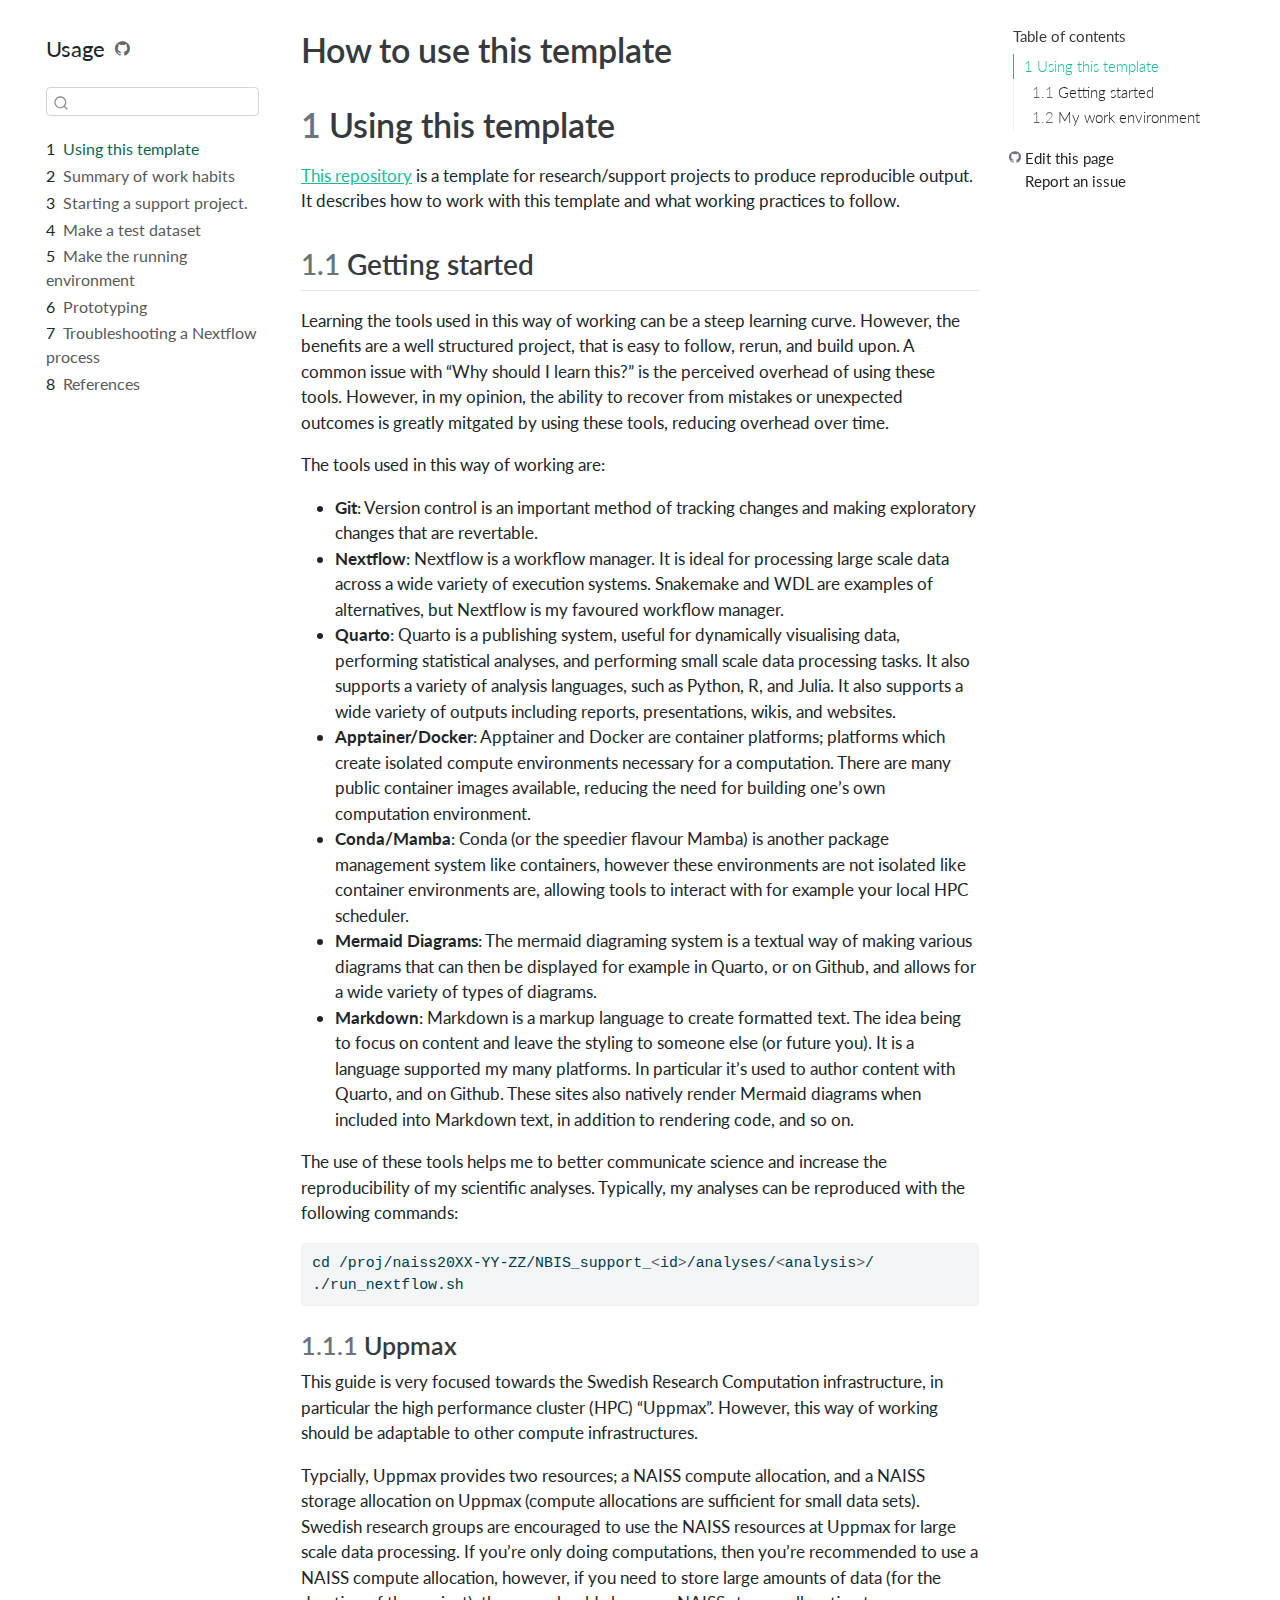
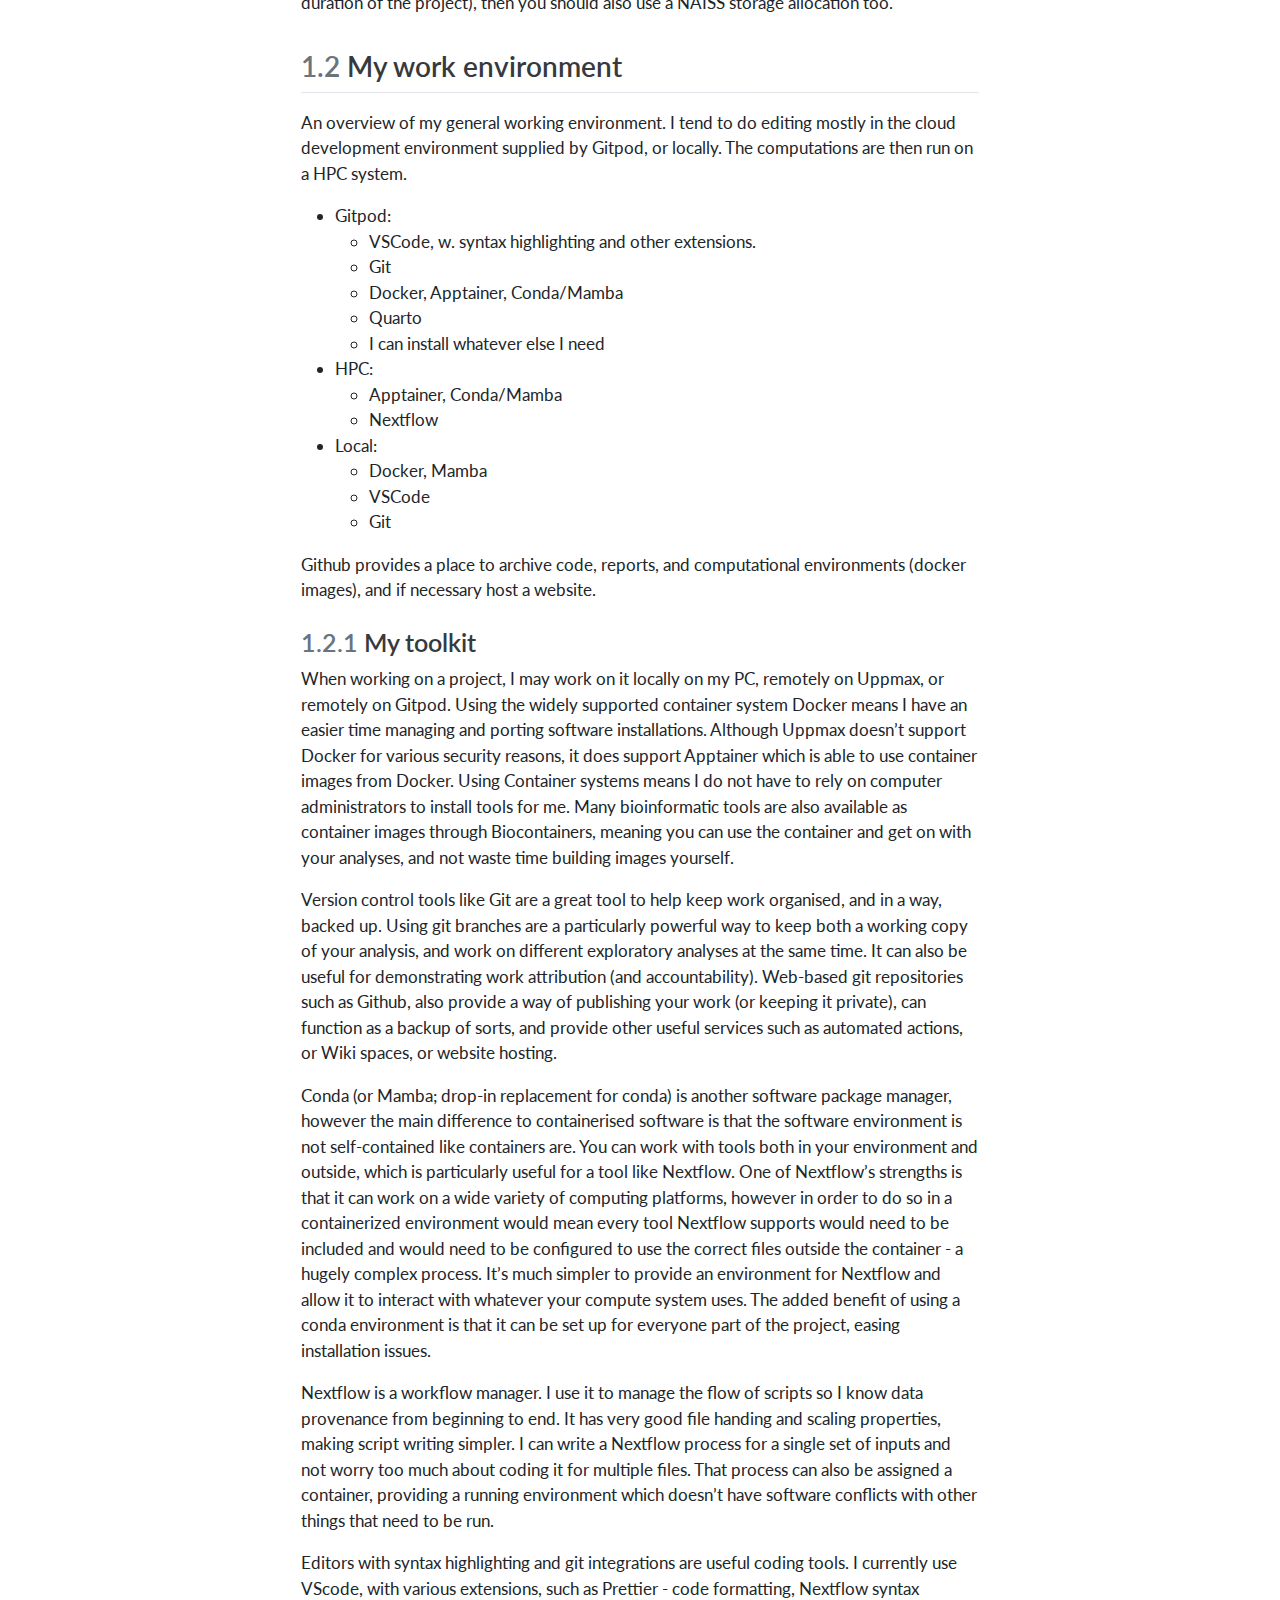
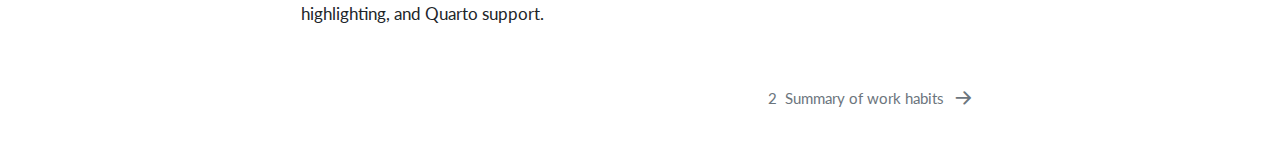
==== commit 011382b6: "Built site for gh-pages" ====
--- a/index.html
+++ b/index.html
@@ -245,9 +245,8 @@
 <li><strong>Markdown</strong>: Markdown is a markup language to create formatted text. The idea being to focus on content and leave the styling to someone else (or future you). It is a language supported my many platforms. In particular it’s used to author content with Quarto, and on Github. These sites also natively render Mermaid diagrams when included into Markdown text, in addition to rendering code, and so on.</li>
 </ul>
 <p>The use of these tools helps me to better communicate science and increase the reproducibility of my scientific analyses. Typically, my analyses can be reproduced with the following commands:</p>
-<div class="sourceCode" id="cb1"><pre class="sourceCode bash code-with-copy"><code class="sourceCode bash"><span id="cb1-1"><a href="#cb1-1" aria-hidden="true" tabindex="-1"></a><span class="bu">cd</span> /proj/naiss20XX-YY-ZZ/NBIS_support_<span class="op">&lt;</span>id<span class="op">&gt;</span>/analyses/<span class="op">&lt;</span>date<span class="op">&gt;</span>_<span class="op">&lt;</span>analysis<span class="op">&gt;</span>/</span>
-<span id="cb1-2"><a href="#cb1-2" aria-hidden="true" tabindex="-1"></a><span class="ex">mamba</span> activate /proj/naiss20XX-YY-ZZ/NBIS_support_<span class="op">&lt;</span>id<span class="op">&gt;</span>/conda/nextflow-env</span>
-<span id="cb1-3"><a href="#cb1-3" aria-hidden="true" tabindex="-1"></a><span class="ex">./run_nextflow.sh</span></span></code><button title="Copy to Clipboard" class="code-copy-button"><i class="bi"></i></button></pre></div>
+<div class="sourceCode" id="cb1"><pre class="sourceCode bash code-with-copy"><code class="sourceCode bash"><span id="cb1-1"><a href="#cb1-1" aria-hidden="true" tabindex="-1"></a><span class="bu">cd</span> /proj/naiss20XX-YY-ZZ/NBIS_support_<span class="op">&lt;</span>id<span class="op">&gt;</span>/analyses/<span class="op">&lt;</span>analysis<span class="op">&gt;</span>/</span>
+<span id="cb1-2"><a href="#cb1-2" aria-hidden="true" tabindex="-1"></a><span class="ex">./run_nextflow.sh</span></span></code><button title="Copy to Clipboard" class="code-copy-button"><i class="bi"></i></button></pre></div>
 <section id="uppmax" class="level3" data-number="1.1.1">
 <h3 data-number="1.1.1" class="anchored" data-anchor-id="uppmax"><span class="header-section-number">1.1.1</span> Uppmax</h3>
 <p>This guide is very focused towards the Swedish Research Computation infrastructure, in particular the high performance cluster (HPC) “Uppmax”. However, this way of working should be adaptable to other compute infrastructures.</p>
@@ -256,16 +255,29 @@
 </section>
 <section id="my-work-environment" class="level2" data-number="1.2">
 <h2 data-number="1.2" class="anchored" data-anchor-id="my-work-environment"><span class="header-section-number">1.2</span> My work environment</h2>
-<p>An overview of my general working environment.</p>
+<p>An overview of my general working environment. I tend to do editing mostly in the cloud development environment supplied by Gitpod, or locally. The computations are then run on a HPC system.</p>
 <ul>
-<li>Docker installed on my personal computer.</li>
-<li>Apptainer on Uppmax.</li>
-<li>A Github account.</li>
-<li>A Gitpod account.</li>
-<li>Git on my personal computer, Uppmax, and Gitpod.</li>
-<li>A conda environment with Nextflow and Quarto installed (local, Uppmax).</li>
-<li>VSCode, with syntax highlighting, linting, and formatting.</li>
+<li>Gitpod:
+<ul>
+<li>VSCode, w. syntax highlighting and other extensions.</li>
+<li>Git</li>
+<li>Docker, Apptainer, Conda/Mamba</li>
+<li>Quarto</li>
+<li>I can install whatever else I need</li>
+</ul></li>
+<li>HPC:
+<ul>
+<li>Apptainer, Conda/Mamba</li>
+<li>Nextflow</li>
+</ul></li>
+<li>Local:
+<ul>
+<li>Docker, Mamba</li>
+<li>VSCode</li>
+<li>Git</li>
+</ul></li>
 </ul>
+<p>Github provides a place to archive code, reports, and computational environments (docker images), and if necessary host a website.</p>
 <section id="my-toolkit" class="level3" data-number="1.2.1">
 <h3 data-number="1.2.1" class="anchored" data-anchor-id="my-toolkit"><span class="header-section-number">1.2.1</span> My toolkit</h3>
 <p>When working on a project, I may work on it locally on my PC, remotely on Uppmax, or remotely on Gitpod. Using the widely supported container system Docker means I have an easier time managing and porting software installations. Although Uppmax doesn’t support Docker for various security reasons, it does support Apptainer which is able to use container images from Docker. Using Container systems means I do not have to rely on computer administrators to install tools for me. Many bioinformatic tools are also available as container images through Biocontainers, meaning you can use the container and get on with your analyses, and not waste time building images yourself.</p>
